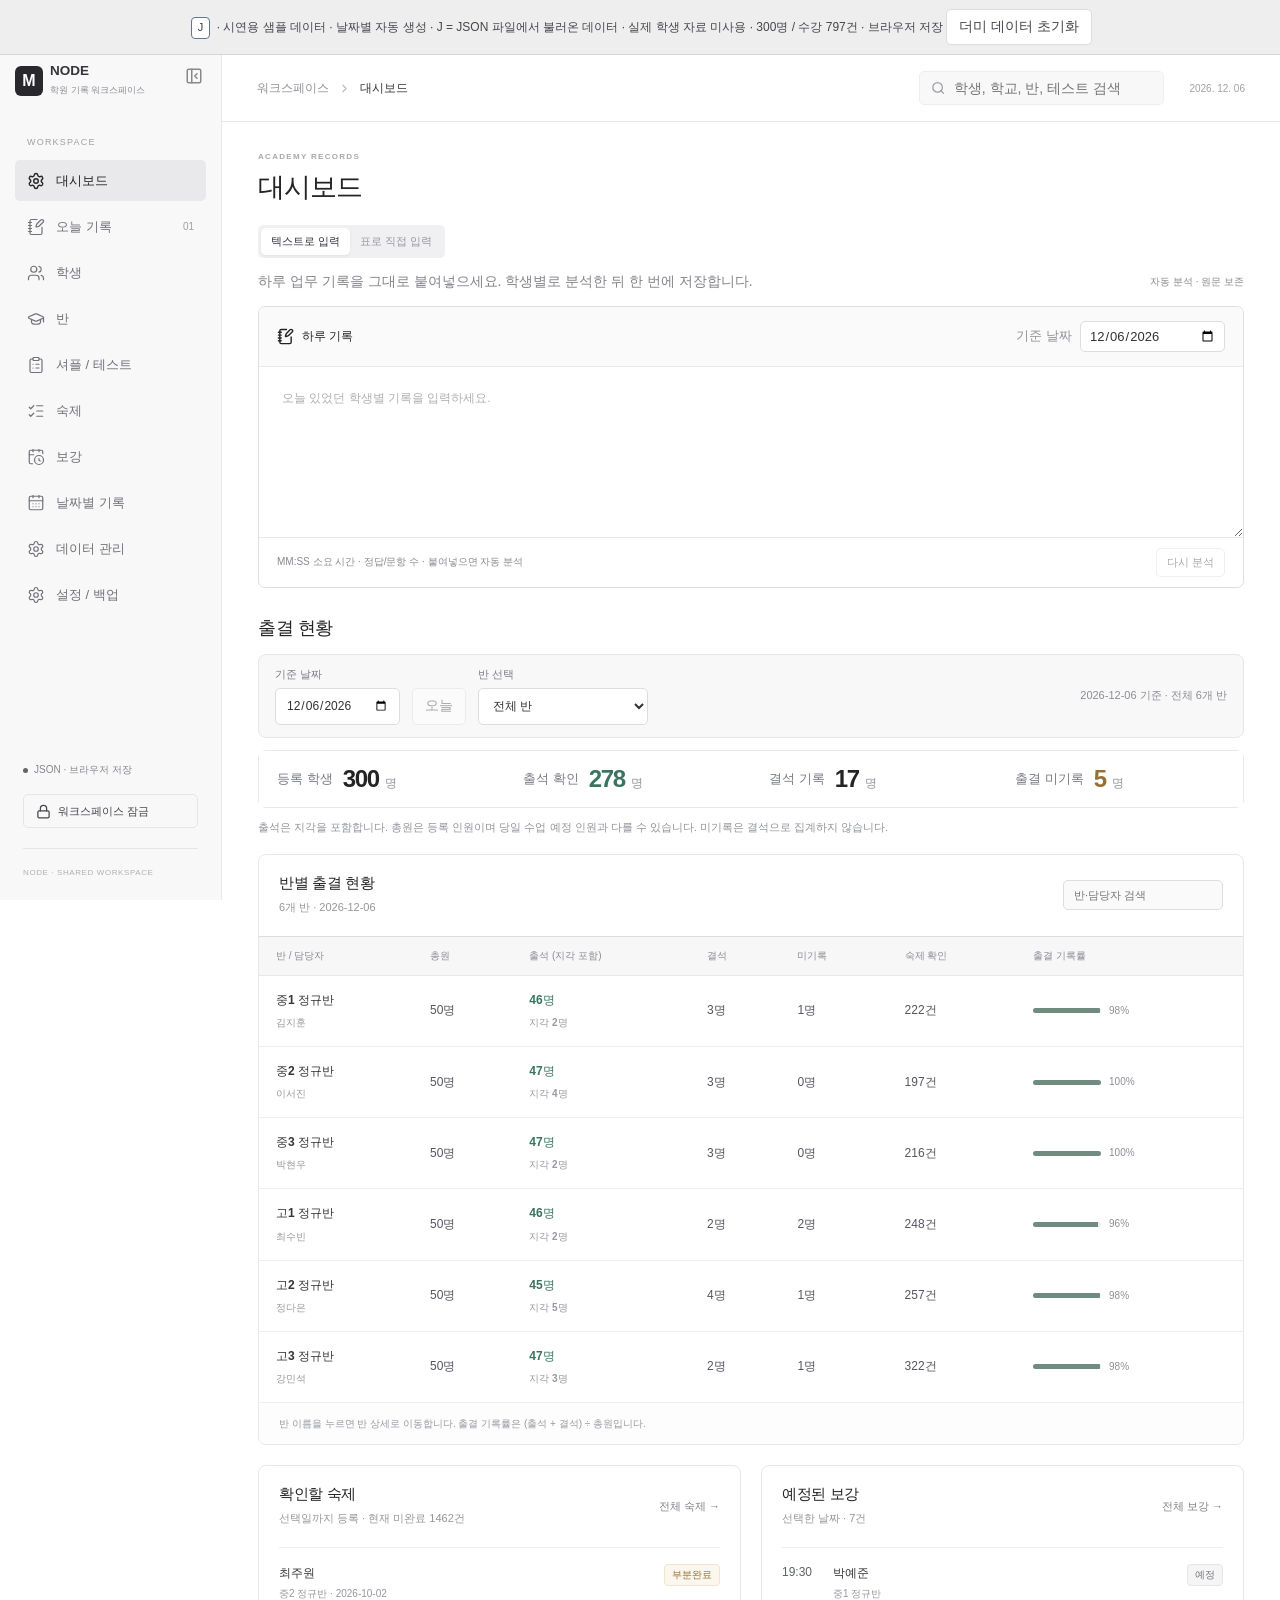
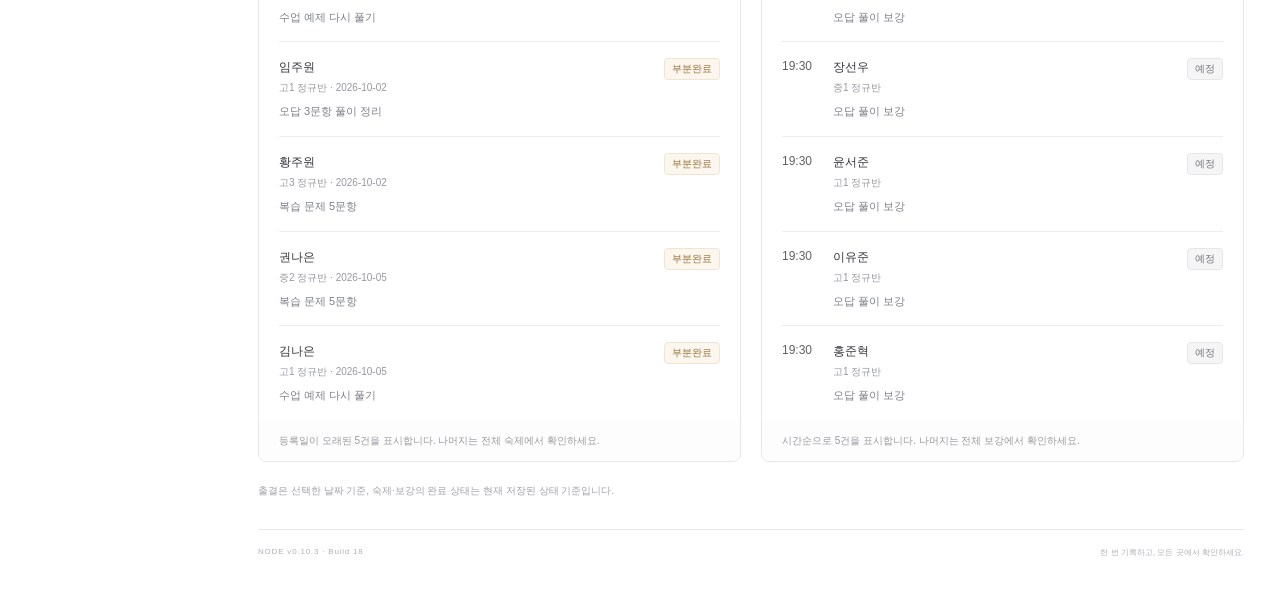
==== index.html @ dd981e36 "Show student and school matches inside the daily record input" ====
<!doctype html>
<html lang="ko">
<head>
  <meta charset="utf-8">
  <meta name="viewport" content="width=device-width, initial-scale=1">
  <meta http-equiv="Content-Security-Policy" content="default-src 'none'; script-src 'self'; style-src 'self' 'unsafe-inline'; img-src data: blob:; font-src data:; connect-src 'self'; worker-src 'none'; form-action 'none'; base-uri 'none'">
  <title>대시보드 · NODE</title>
  <link rel="stylesheet" href="./css/style.css?v=2026-11-22-inline">
</head>
<body data-start-route="dashboard">
  <!-- NODE: 실제 학생 자료 미사용. JSON 더미 데이터와 LocalStorage로 작동합니다. -->
  <div id="root"></div>
  <noscript>메뉴를 사용하려면 JavaScript를 켜주세요.</noscript>
  <script src="./js/node-data.js?v=2026-11-22-inline" defer></script>
  <script src="./js/app.js?v=2026-11-22-inline" defer></script>
</body>
</html>
---- css/style.css ----
:root{font-family:Inter,-apple-system,BlinkMacSystemFont,'Segoe UI','Noto Sans KR',Arial,sans-serif;color:#242426;background:#fff;font-size:14px;font-synthesis:none;--line:#e8e8ea;--muted:#85858c;--ink:#202023;--bg:#f7f7f8}*{box-sizing:border-box}body{margin:0}button,input,select,textarea{font:inherit}button,input,select,textarea,a{outline-offset:3px}button{cursor:pointer;border:1px solid #dddde1;border-radius:5px;padding:8px 12px;min-height:34px;display:inline-flex;align-items:center;justify-content:center;gap:7px;color:#45454b;background:#fff;font-weight:500;white-space:nowrap}button:hover{background:#f3f3f5;border-color:#bcbcc3}button:disabled{cursor:not-allowed;opacity:.45}a{color:#34343b;text-decoration:none;font-weight:500}a:hover{text-decoration:underline;text-underline-offset:3px;color:#000}input,select,textarea{padding:8px 10px;border:1px solid #dcdce1;border-radius:5px;background:#fff;color:#303036;min-width:0}input:focus,select:focus,textarea:focus{outline:2px solid #95959d;outline-offset:1px}textarea{resize:vertical;line-height:1.7}h1,h2,h3,p{margin-top:0}h1{font-size:27px;letter-spacing:-1px;font-weight:700;line-height:1.25;margin:0}h2{font-size:16px;margin:0;font-weight:650;letter-spacing:-.4px}p{line-height:1.7}small{display:block;font-size:11px;color:#8c8c93;line-height:1.7}strong{font-weight:600}.primary{background:#242427;border-color:#242427;color:white}.primary:hover{background:#080809;color:white}.small{font-size:12px;padding:6px 10px;min-height:29px}.text{border:0;background:none;padding:3px 0;min-height:24px;color:#61616a;font-size:12px}.text:hover{background:none;color:#000;text-decoration:underline}.icon{padding:5px;min-height:27px;border:0;background:transparent}.danger{color:#aa5353}.button{display:inline-flex;align-items:center;justify-content:center;gap:7px;padding:8px 12px;border:1px solid #dddde1;border-radius:5px;font-size:12px;cursor:pointer;white-space:nowrap}.button:hover{background:#f3f3f4;text-decoration:none}.muted,.hint{font-size:12px;color:#898991;font-weight:400}.hint{line-height:1.75}.short{width:80px}.full{grid-column:1/-1}.actions{display:flex;align-items:center;gap:9px}.badge{display:inline-block;border:1px solid #e6e6e9;background:#f5f5f6;color:#73737a;padding:2px 7px;font-size:11px;line-height:1.6;border-radius:4px;white-space:nowrap}.badge.warn{color:#98733b;background:#fcf7ee;border-color:#f0e5d2}.sidebar{position:fixed;left:0;top:0;bottom:0;width:222px;border-right:1px solid var(--line);background:#f8f8f9;padding:28px 15px 20px;display:flex;flex-direction:column;z-index:30}.brand{display:flex;align-items:center;gap:10px;font-size:15px;font-weight:800;letter-spacing:.4px;padding:0 5px}.brand small{font-weight:400;font-size:10px;letter-spacing:0;margin-top:5px}.brand-mark{width:34px;height:34px;border-radius:6px;background:#29292d;color:#fff;font-size:18px;font-weight:700;display:grid;place-items:center}.nav-label{font-size:9px;letter-spacing:1.2px;color:#a0a0a7;margin:39px 12px 13px}nav{display:flex;flex-direction:column;gap:5px}nav a{display:flex;align-items:center;gap:11px;padding:11px 12px;min-height:41px;border-radius:5px;font-size:13px;color:#717179;font-weight:450}nav a svg{stroke-width:1.6}nav a:hover{background:#eeeef0;text-decoration:none}nav a.active{background:#e9e9ec;color:#252529;font-weight:650}nav a.active svg{stroke-width:1.9}nav a small{margin-left:auto;color:#a1a1a7;font-size:10px}.sidebar-bottom{margin-top:auto;padding:30px 8px 0}.sync{font-size:10px;color:#86868f;display:flex;align-items:center;gap:6px;margin-bottom:17px}.sync>span{width:5px;height:5px;background:#63636b;border-radius:50%;flex-shrink:0}.sync>span.offline{background:#b56859}.lock-btn{width:100%;font-size:11px;justify-content:flex-start;border-color:#e5e5e9;background:none}.sidebar-bottom>small{border-top:1px solid #e6e6e9;padding-top:17px;margin-top:20px;font-size:8px;letter-spacing:.6px;color:#b0b0b7}.main{margin-left:222px}.topbar{height:67px;border-bottom:1px solid var(--line);display:flex;align-items:center;gap:25px;padding:0 35px;background:#fffffffa;position:sticky;top:0;z-index:20}.breadcrumb{display:flex;align-items:center;gap:9px;font-size:11px;white-space:nowrap;color:#888890}.breadcrumb>a:first-child{color:#929299}.breadcrumb svg{color:#b8b8bd}.search{margin-left:auto;position:relative;display:flex;align-items:center;gap:8px;width:245px;color:#9c9ca3;background:#f8f8f9;border:1px solid #eeeef1;border-radius:5px;padding:0 11px}.search input{border:0;background:none;font-size:11px;width:100%;padding:8px 0}.search-pop{position:absolute;top:38px;left:0;right:0;background:white;box-shadow:0 10px 25px #15151d15;border:1px solid var(--line);border-radius:5px;max-height:430px;overflow:auto}.search-pop a{display:block;padding:10px 12px;border-bottom:1px solid var(--line);font-size:12px}.search-pop small{font-size:10px}.top-date{font-size:10px;color:#a0a0a8;white-space:nowrap}main{padding:30px 36px 20px;max-width:1560px;margin:auto}.page-head{display:flex;justify-content:space-between;align-items:center;margin:0 0 25px}.eyebrow{display:block;font-size:8px;letter-spacing:1.3px;color:#a8a8ae;font-weight:600;margin-bottom:10px}.record-intro{display:flex;align-items:center;justify-content:space-between;gap:20px;margin-bottom:17px}.record-intro p{font-size:12px;color:#84848b;margin:0}.record-intro>span{font-size:10px;white-space:nowrap}.input-panel{border:1px solid #dedee3;border-radius:7px;overflow:hidden;margin-bottom:27px}.input-head{display:flex;align-items:center;gap:17px;background:#fafafb;border-bottom:1px solid var(--line);padding:12px 17px}.input-head>div{display:flex;align-items:center;gap:8px;font-size:12px;margin-right:auto}.input-head label{display:flex;align-items:center;gap:8px;color:#929298;font-size:10px;white-space:nowrap}.input-head input{font-size:11px;padding:6px 8px;width:130px}.input-head label:last-child input{width:105px}.raw-input{border:0;border-radius:0;width:100%;min-height:240px;height:265px;display:block;padding:20px 23px;font-size:14px;line-height:1.9;color:#43434b;background:#fff;resize:vertical}.raw-input::placeholder{font-size:12px;color:#aeafb5}.input-bottom{display:flex;align-items:center;gap:18px;border-top:1px solid var(--line);padding:10px 16px}.input-bottom .hint{font-size:10px}.input-bottom>button:last-child{margin-left:auto;font-size:11px;padding:6px 10px;min-height:28px}.section{margin-bottom:28px;min-width:0}.section-head{display:flex;justify-content:space-between;align-items:center;gap:15px;margin-bottom:11px;min-height:29px}.section-head h2{display:flex;align-items:center;gap:8px;font-size:15px}.count{font-size:10px;color:#919199;min-width:18px;padding:2px 6px;background:#f0f0f2;border-radius:4px;font-weight:500}.section-head .muted{font-size:11px}.table-wrap{overflow:auto;border-top:1px solid #dcdce2;border-bottom:1px solid #eeeef1}table{border-collapse:collapse;width:100%;text-align:left;font-size:12px;line-height:1.6}th{background:#f7f7f8;padding:10px 13px;color:#8a8a92;font-weight:450;font-size:11px;border-bottom:1px solid #e6e6eb;white-space:nowrap}td{padding:12px 13px;border-bottom:1px solid #eeeef1;color:#55555f}td a{color:#34343b}td>a:hover{color:#000}tbody tr:last-child td{border-bottom:0}tbody tr:hover{background:#fafafb}td small{font-size:10px}.empty{padding:13px;color:#a2a2aa;font-size:12px;font-weight:400;margin:0}.score{font-size:14px;font-weight:650;color:#29292f;font-variant-numeric:tabular-nums}.memo-cell{white-space:pre-line;max-width:360px;display:block;font-size:11px;color:#82828c}.memo-cell small{font-size:9px}.toolbar{display:flex;justify-content:space-between;align-items:center;gap:15px;margin-bottom:20px;flex-wrap:wrap}.toolbar>p{font-size:13px;margin:0;color:#888890}.filters{display:flex;align-items:center;gap:9px;flex-wrap:wrap}.filters input,.filters select{font-size:12px;padding:7px 9px;max-width:180px}.filters .short{max-width:75px}.student-info{display:flex;align-items:center;justify-content:space-between;border-bottom:1px solid var(--line);padding:0 0 21px;gap:15px}.student-info p{font-size:13px;color:#777781;margin-bottom:6px}.student-info .muted{font-size:12px}.student-info button{font-size:11px}.ledger-month{display:flex;align-items:center;gap:20px;margin:18px 0 27px;flex-wrap:wrap}.ledger-month>strong{font-size:12px;font-weight:400;color:#81818b}.ledger-month b{font-size:17px;color:#2e2e35;margin-left:8px;font-weight:600}.ledger-month>span{font-size:12px;color:#92929b}.ledger-month>label{margin-left:auto}.month-picker,.date-picker{display:flex;align-items:center;gap:7px}.month-picker input{font-size:13px;border:0;font-weight:600;background:transparent;width:154px;text-align:center;padding:6px 2px}.month-picker strong{font-size:12px;font-weight:500}.date-picker input{border:0;font-size:17px;max-width:180px;font-weight:600}.more{display:block;margin-top:9px;margin-left:auto;font-size:11px}.preview-head,.draft-row{display:grid;grid-template-columns:110px 1fr 95px 85px 120px;gap:12px;align-items:center}.preview-head{background:#f7f7f8;border-top:1px solid #dcdce2;border-bottom:1px solid var(--line);padding:10px 15px;color:#9999a0;font-size:10px}.draft{border-bottom:1px solid var(--line)}.draft-row{width:100%;border:0;border-radius:0;text-align:left;padding:14px 15px;font-size:12px;background:#fff;white-space:normal}.draft-row strong{font-weight:600;color:#313137}.draft-row>span{font-size:12px;font-weight:400;color:#74747d}.draft-row small{font-size:10px;color:#9a9aa3;margin-top:3px}.draft-row>span:last-child{display:flex;align-items:center;gap:7px;justify-content:space-between}.draft-fields{padding:18px 28px 22px;background:#fafafb;border-top:1px solid #eeeef1}.draft-fields>.actions{justify-content:space-between;margin-top:14px}.draft-fields .hint{margin-bottom:13px}.save-row{display:flex;align-items:center;justify-content:space-between;padding:16px 0;gap:15px}.save-row button{font-size:12px}.form-grid{display:grid;grid-template-columns:1fr 1fr;gap:15px 17px}.form-grid label,.pin-change label{display:flex;flex-direction:column;gap:7px;font-size:11px;color:#80808a}.form-grid input,.form-grid select,.form-grid textarea{font-size:12px;width:100%}.form-grid textarea{min-height:65px}.form-grid input:disabled,.form-grid select:disabled{background:#f1f1f3;color:#888892}.check{display:flex!important;flex-direction:row!important;align-items:center!important;gap:7px!important;font-size:11px;color:#9696a0}.check input{width:13px!important;height:13px;accent-color:#333}.field-note{font-size:11px;color:#999;align-self:center}.overlay{position:fixed;inset:0;background:#19191e60;backdrop-filter:blur(2px);z-index:60;display:flex;align-items:center;justify-content:center;padding:25px}.modal{background:#fff;width:660px;max-width:100%;max-height:92vh;overflow:auto;padding:25px;border-radius:9px;box-shadow:0 20px 100px #15151e25}.modal-head{display:flex;justify-content:space-between;align-items:center;margin-bottom:23px}.modal-head h2{font-size:18px}.modal-footer{display:flex;justify-content:flex-end;gap:9px;border-top:1px solid var(--line);margin-top:22px;padding-top:18px}.modal-footer .danger{margin-right:auto}.error{background:#fff4f1;color:#a3544f;border:1px solid #f5dfda;padding:11px 14px;white-space:pre-line;line-height:1.8;font-size:12px;border-radius:5px;margin:12px 0}.success{display:flex;align-items:center;gap:8px;background:#f3f3f5;color:#57575f;border:1px solid #e5e5eb;padding:14px;margin-bottom:23px;font-size:12px}.toast{position:fixed;left:calc(50% + 100px);bottom:25px;transform:translateX(-50%);z-index:100;background:#2a2a30;color:white;border-radius:6px;box-shadow:0 5px 30px #20202a20;max-width:85vw;display:flex;gap:9px;align-items:center;padding:14px 20px;font-size:12px;line-height:1.6}.migration-banner{display:flex;align-items:center;justify-content:space-between;gap:20px;padding:14px 17px;border:1px solid #e5dfd1;background:#fdfbf6;margin-bottom:22px;border-radius:5px;font-size:12px}.migration-banner small{font-size:10px;margin-top:4px}.migration-banner button{font-size:11px}.record-details{margin-top:20px;border-top:1px solid var(--line);padding-top:12px}.record-details .hint{font-size:11px}details{font-size:12px;padding:11px 0;color:#8a8a93}summary{cursor:pointer;color:#747480;line-height:1.7}pre{white-space:pre-wrap;overflow-wrap:anywhere;line-height:1.9;font-family:inherit;font-size:11px;color:#80808c;background:#f8f8fa;padding:14px;border-radius:4px}.history{border-top:1px solid var(--line);padding:12px 0;font-size:11px}.history small{margin-bottom:4px}.pin-screen{min-height:100vh;background:#f7f7f8;display:flex;align-items:center;justify-content:center;padding:30px}.pin-box{width:365px;background:white;border:1px solid #e3e3e8;border-radius:10px;padding:35px;text-align:center;box-shadow:0 8px 45px #20202a05}.pin-brand{font-size:19px;font-weight:800;letter-spacing:.7px;margin-bottom:35px}.pin-brand span{display:block;font-size:11px;font-weight:400;color:#9999a3;letter-spacing:0;margin-top:8px}.pin-box>svg{color:#777783}.pin-box h1{font-size:20px;margin-top:17px}.pin-box p{font-size:12px;color:#9999a2;margin:12px 0 25px}.pin-box label{display:flex;flex-direction:column;text-align:left;font-size:10px;color:#93939d;gap:7px;margin-bottom:15px}.pin-box input{width:100%;text-align:center;font-size:23px;letter-spacing:14px;padding:13px 5px 13px 19px}.pin-box .primary{width:100%;margin-top:5px;min-height:43px}.pin-box>small{margin-top:23px;font-size:10px}.loading{min-height:100vh;display:grid;place-items:center;color:#8a8a95;font-size:13px}.calendar-filters{margin-bottom:17px}.calendar-filters .hint{margin-left:auto;font-size:10px}.calendar{border:1px solid #dfdfe5;border-radius:5px;overflow:hidden;margin-bottom:25px}.weekdays{display:grid;grid-template-columns:repeat(7,minmax(0,1fr));background:#f7f7f9;border-bottom:1px solid #e3e3e8}.weekdays>div{padding:10px;text-align:center;color:#9696a0;font-size:11px}.weekdays>div:last-child{color:#b08282}.calendar-grid{display:grid;grid-template-columns:repeat(7,minmax(0,1fr))}.calendar-cell{border-right:1px solid #ececf0;border-bottom:1px solid #ececf0;min-height:119px;padding:7px;min-width:0;background:#fff}.calendar-cell:nth-child(7n){border-right:0}.calendar-cell:nth-last-child(-n+7){border-bottom:0}.calendar-cell.outside{background:#fafafb}.calendar-cell.outside .day-number{color:#c4c4cc}.calendar-cell.chosen{background:#f6f6f9}.calendar-cell.today .day-number{background:#33333a;color:#fff;border-radius:50%}.calendar-day{display:flex;align-items:center;justify-content:space-between;gap:3px;margin-bottom:8px}.calendar-day .icon{color:#bbbcc5}.day-number{border:0;border-radius:3px;font-size:11px;min-height:23px;width:23px;padding:4px;background:none;font-weight:400;gap:4px}.day-number small{font-size:9px}.calendar-event{display:block;width:100%;text-align:left;background:#f0f0f4;border:0;border-left:2px solid #777784;border-radius:3px;padding:6px 7px;margin-bottom:5px;overflow:hidden;min-height:30px;white-space:normal;line-height:1.3}.calendar-event span{font-size:11px;font-weight:500}.calendar-event small{font-size:9px;margin-top:3px;color:#90909d}.calendar-event.완료{opacity:.7;border-left-color:#b6b6c0}.calendar-event.취소{opacity:.5;text-decoration:line-through}.calendar-event:hover{background:#e5e5ec}.week .calendar-cell{min-height:260px}.week .day-number{width:auto}.segmented{display:flex;padding:3px;background:#f0f0f2;border-radius:5px}.segmented button{font-size:11px;min-height:27px;padding:5px 10px;border:0;background:none;color:#9898a1}.segmented button.selected{background:#fff;color:#34343e;box-shadow:0 1px 3px #23233610}.settings-row{display:flex;justify-content:space-between;align-items:center;gap:25px;padding:19px 0;border-bottom:1px solid var(--line)}.settings-row strong{font-size:13px}.settings-row p{font-size:12px;color:#96969f;margin:7px 0 0}.settings-row small{font-size:10px;margin-top:5px}.settings-row button{font-size:12px}.pin-change{display:flex;align-items:end;gap:15px;border-top:1px solid #dedee5;padding:20px 0}.pin-change input{width:145px;font-size:15px;letter-spacing:5px}.pin-change button{font-size:12px}.settings-row:last-child{border:0}footer{border-top:1px solid var(--line);display:flex;justify-content:space-between;font-size:8px;color:#b0b0b9;letter-spacing:.8px;padding:17px 0;margin-top:30px}footer span:last-child{letter-spacing:0}.report .section td:last-child,.report .section th:last-child{display:none}.report .section .section-head .actions{display:none}
@media(min-width:1600px){main{padding:38px 48px}}@media(max-width:1150px){.sidebar{width:195px;padding:25px 12px}.brand{font-size:13px}.brand small{font-size:9px}.main{margin-left:195px}.topbar{padding:0 25px;gap:15px}.top-date{display:none}main{padding:25px}.breadcrumb{font-size:10px;gap:6px}.search{width:210px}.preview-head,.draft-row{grid-template-columns:85px 1fr 75px 70px 110px;gap:8px}.calendar-event{padding:5px}.calendar-event small{font-size:8px}.filters{gap:6px}.filters input,.filters select{max-width:150px}.student-info{flex-wrap:wrap}.calendar-filters .hint{display:none}}@media(max-width:850px){.sidebar{width:170px;padding:22px 10px}.main{margin-left:170px}.brand{font-size:11px;gap:7px}.brand small{font-size:8px}.brand-mark{width:29px;height:29px;font-size:16px}nav a{font-size:11px;padding:11px 9px;gap:9px}.sidebar-bottom{padding-left:3px;padding-right:3px}.sync{font-size:8px}.sidebar-bottom>small{font-size:7px}.breadcrumb{display:none}.search{width:100%}.record-intro>span{display:none}.input-head{gap:10px;flex-wrap:wrap}.input-head>div{width:100%}.input-head label{flex:1}.input-head label input{width:100%}.input-bottom .hint{display:none}.ledger-month{gap:13px}.calendar-cell{min-height:100px;padding:4px}.calendar-event span{font-size:10px}.calendar-event small{font-size:8px}.pin-change{flex-wrap:wrap}.pin-change input{width:125px}.form-grid{gap:12px}.preview-head,.draft-row{grid-template-columns:70px 1fr 58px 58px 83px;gap:6px}.draft-row{padding:12px 8px;font-size:11px}.draft-row>span{font-size:10px}.draft-row .badge{font-size:8px}.draft-fields{padding:15px}.settings-row{flex-wrap:wrap}}@media(max-width:620px){.sidebar{width:59px;padding:20px 5px}.brand>div,.nav-label,nav a span,nav a small,.sidebar-bottom>small,.sync,.lock-btn span{display:none!important}.brand{padding:0;justify-content:center}.brand-mark{width:31px;height:31px}nav{margin-top:30px}nav a{padding:12px 0;justify-content:center}nav svg{width:20px;height:20px}.main{margin-left:59px}.sidebar-bottom{padding:20px 4px 0}.lock-btn{justify-content:center;padding:8px}.topbar{height:57px;padding:0 15px}main{padding:24px 15px}.page-head{margin-bottom:22px}h1{font-size:24px}.eyebrow{font-size:7px}.record-intro p{font-size:11px}.input-head{padding:12px}.raw-input{padding:16px;font-size:13px}.input-bottom{padding:10px}.preview-head,.draft-row{grid-template-columns:62px 1fr 55px 51px;gap:6px}.preview-head>span:last-child,.draft-row>span:last-child{display:none}.draft-row small{font-size:8px}.form-grid{grid-template-columns:1fr}.modal{padding:20px}.overlay{padding:15px}.toolbar{gap:12px}.toolbar .primary{font-size:11px}.filters input,.filters select{max-width:130px;font-size:11px}.section-head h2{font-size:14px}.section-head .actions{gap:5px}.section-head .small{font-size:10px;padding:5px 7px}.save-row{align-items:end;flex-direction:column}.save-row .hint{font-size:10px}.toast{left:50%;font-size:11px}.ledger-month .check{margin-left:0}.ledger-month{gap:11px}.calendar-cell{min-height:90px;padding:3px}.calendar-day>.icon{display:none}.calendar-event{padding:4px 2px;border-left-width:1px}.calendar-event span{font-size:8px}.calendar-event small{font-size:7px;line-height:1.4}.calendar-event small{word-break:break-all}.calendar-cell>.text{font-size:8px}.week .calendar-cell{min-height:190px}.month-picker input{width:130px;font-size:12px}.toolbar .segmented button{font-size:10px;padding:5px 8px}.migration-banner{flex-direction:column;align-items:start;gap:10px}.pin-box{padding:28px}.section td{font-size:11px;min-width:65px}td,th{padding:11px 10px}.memo-cell{min-width:110px}.date-picker input{font-size:15px}}
@media print{.sidebar,.topbar,.page-head>.small,.print-hide,footer,.migration-banner,.toast,.modal,.check,.section .actions,.more{display:none!important}.main{margin-left:0}main{max-width:none;padding:0}.page-head{margin-bottom:15px}.eyebrow{display:none}.section{break-inside:avoid;margin-bottom:22px}body{font-size:11px}.student-info{padding-bottom:12px}.ledger-month{margin:15px 0}.month-picker button{display:none}.month-picker input{border:0}.table-wrap{overflow:visible}table{font-size:10px}td,th{padding:8px}a{color:#222}.section td:last-child,.section th:last-child{display:none}.pin-screen{display:none}.ledger-month strong{font-size:11px}}
/* Date drill-down, compact bulk entry, and monochrome floating calendar. */
[hidden]{display:none!important}.date-popover-anchor{position:relative}.date-trigger{border-color:transparent;font-weight:600;font-size:16px;gap:20px}.date-trigger:hover{background:#f0f0f2}.date-popover{position:absolute;left:0;top:calc(100% + 9px);z-index:60;width:304px;padding:16px;border:1px solid #d8d8dc;border-radius:10px;background:#fcfcfd;box-shadow:0 14px 44px rgba(0,0,0,.2),0 3px 9px rgba(0,0,0,.09)}.date-popover .month-picker{justify-content:space-between;margin-bottom:12px}.date-popover .month-picker input{min-width:0;width:145px}.date-grid{display:grid;grid-template-columns:repeat(7,1fr);gap:3px}.date-grid .weekday{text-align:center;color:#777;font-size:12px;padding:6px 0}.date-grid button{justify-content:center;padding:0;height:34px;border-color:transparent;border-radius:5px;background:transparent}.date-grid button:hover{background:#e5e5e8}.date-grid button.selected{background:#252529;color:white;font-weight:700}.date-grid .outside{color:#a9a9b1}.date-popover>input{width:100%;margin-top:10px}.date-class-list{border-top:1px solid var(--line,#dedee3)}.date-class-list>a{display:flex;align-items:center;gap:24px;padding:21px 15px;border-bottom:1px solid var(--line,#dedee3)}.date-class-list>a:hover{background:#f5f5f7}.date-class-list strong{min-width:150px;font-size:16px}.date-class-list span{flex:1;color:#73737d}.date-class-title{font-size:20px;margin:22px 0}.date-add{margin-top:18px;flex-wrap:wrap}.batch-input{border-top:1px solid #ddd;margin-top:20px}.batch-input .section{margin:22px 0}.batch-input td{padding:10px 8px}.batch-input td input,.batch-input td select{width:100%;min-width:95px}.batch-input td:first-child select{min-width:150px}.batch-input input[type=number]{min-width:75px;max-width:115px}.batch-caption{display:flex;align-items:center;justify-content:space-between;margin-top:20px}.batch-input .save-row{border-top:1px solid #e4e4e8;padding-top:18px}.date-popover button:focus-visible,.date-class-list a:focus-visible{outline:2px solid #252529;outline-offset:2px}
/* Existing monochrome UI: compact management and independently paged ledgers. */
.management-tabs,.book-tabs{display:flex;gap:8px;flex-wrap:wrap;margin-bottom:22px}.management-tabs button,.book-tabs button{background:#fafafa;border-color:#e3e3e5}.management-tabs .selected,.book-tabs .selected{background:#28282c;color:#fff;border-color:#28282c}.admin-filters{margin-bottom:16px}.admin-name{display:flex;flex-direction:column;gap:9px}.subject-options{border:1px solid #e1e1e5;border-radius:6px;padding:12px;display:flex;flex-wrap:wrap;gap:8px;margin:0;min-width:0}.subject-options legend{font-size:12px;color:#707078;padding:0 5px}.form-grid .subject-choice{display:flex;flex-direction:row;align-items:center;gap:7px;border:1px solid #e3e3e7;border-radius:5px;padding:9px 12px;font-size:13px;color:#4d4d55;cursor:pointer}.form-grid .subject-choice:has(input:checked){background:#efeff1;border-color:#77777f;color:#202026}.form-grid .subject-choice input{width:16px;height:16px;accent-color:#29292e}.student-subjects{display:flex;gap:6px;flex-wrap:wrap;margin:6px 0 9px}.attendance-today{display:flex;align-items:center;justify-content:space-between;gap:18px;padding:16px 18px;margin:18px 0;border:1px solid #dedee3;background:#fafafb;border-radius:6px}.attendance-today>div:first-child{display:flex;gap:14px;align-items:center}.attendance-today span{font-size:13px;color:#787882}.attendance-value{display:flex;align-items:center;gap:18px;font-variant-numeric:tabular-nums}.attendance-value strong{font-size:16px}.pagination{display:flex;flex-direction:row;justify-content:flex-end;align-items:center;gap:17px;padding-top:12px;min-height:54px}.pagination button{min-width:64px;min-height:38px;font-size:13px}.pagination>span{min-width:75px;text-align:center;color:#55555f;font-size:13px;font-variant-numeric:tabular-nums}.pagination small{font-size:11px}.page-body{overflow-anchor:none}.current-progress{display:flex;align-items:center;justify-content:space-between;gap:25px;padding:15px 18px;border:1px solid #e0e0e5;border-radius:5px;background:#fafafb;margin-bottom:18px}.current-progress>div:nth-child(2){flex:1;min-width:0}.current-progress p{margin:4px 0 0;font-size:13px;white-space:pre-line;overflow-wrap:anywhere}.current-progress .badge{font-size:12px}.subsection-title{font-size:12px;color:#777780;margin:13px 0 9px}.subsection-title span{margin-left:8px}.print-only{display:none}.management .actions{flex-wrap:wrap}.management .table-wrap button{font-size:12px}
@media(max-width:720px){.attendance-today{align-items:flex-start;flex-wrap:wrap;padding:14px}.attendance-today>div:first-child{flex-wrap:wrap;gap:9px}.attendance-value{width:100%;justify-content:space-between}.attendance-today button,.pagination button{min-height:44px}.pagination{justify-content:space-between;gap:10px}.pagination button{min-width:78px}.management-tabs{gap:6px}.management-tabs button{min-height:44px;font-size:13px;flex:1 1 40%}.current-progress{flex-wrap:wrap;gap:13px}.current-progress>div:first-child{flex:1 0 100%}.book-tabs{flex-wrap:nowrap;overflow:auto;padding-bottom:5px}.book-tabs button{min-height:42px;flex-shrink:0}.student-info{flex-wrap:wrap}.student-info>.actions{flex-wrap:wrap}.subject-options{padding:10px}.form-grid .subject-choice{min-height:44px}.student-ledger .section-head{flex-wrap:wrap}.management .table-wrap{max-width:100%}.modal .form-grid{grid-template-columns:minmax(0,1fr)}.admin-filters input,.admin-filters select{max-width:100%}}
@media print{.print-only{display:block}.report .paginated{display:none}.pagination,.attendance-today,.book-tabs{display:none!important}}
/* Collapsible desktop navigation and a separate mobile drawer. */
.shell{--sidebar-width:222px}.shell .sidebar{width:var(--sidebar-width);padding-top:24px;overflow-y:auto}.shell .main{margin-left:var(--sidebar-width);min-width:0}.sidebar-toggle{align-self:flex-end;margin-top:20px;padding:7px}.shell .nav-label{margin-top:20px}.mobile-menu-trigger,.mobile-menu-close,.sidebar-backdrop{display:none}.detail-navigation{display:flex;align-items:center;gap:10px;flex-wrap:wrap;justify-content:flex-end}.main,main,.section,.toolbar,.filters,.student-info,.input-panel{min-width:0}.topbar .breadcrumb{min-width:0;overflow:hidden;text-overflow:ellipsis}.topbar .search{flex-shrink:0}.page-head{gap:20px}.page-head h1{overflow-wrap:anywhere}.attendance-value{flex-wrap:wrap}.unit-editor{display:flex;flex-direction:column;gap:10px;margin:12px 0}.unit-editor-row{display:flex;align-items:center;gap:9px}.unit-editor-row>input{flex:1;min-width:0}.unit-editor-row>span{color:#808088;width:18px}.duplicate-list>div{margin-bottom:22px}.duplicate-list p{margin:8px 0}.duplicate-list .table-wrap{min-width:0}.duplicate-list td{vertical-align:top;overflow-wrap:anywhere;width:50%}.duplicate-list+ .modal-footer{flex-wrap:wrap}.legacy-progress{margin-top:15px;border-top:1px solid var(--line)}.legacy-progress>summary{padding:5px 0}.legacy-progress .paginated{margin-top:12px}.book-tabs{flex-wrap:nowrap;overflow-x:auto;max-width:100%;padding-bottom:5px}.book-tabs>button{flex-shrink:0}.current-progress .actions{flex-wrap:wrap}.modal>form>label{display:flex;flex-direction:column;gap:9px}.modal{max-height:calc(100dvh - 40px);overscroll-behavior:contain}.report .current-progress+table td:last-child,.report .section:has(.book-tabs) td:last-child,.report .section:has(.book-tabs) th:last-child{display:table-cell}.table-wrap{max-width:100%}.table-wrap th{white-space:nowrap}.book-tabs::-webkit-scrollbar{height:5px}.book-tabs::-webkit-scrollbar-thumb{background:#d8d8dc;border-radius:4px}
@media(min-width:641px) and (max-width:1150px){.shell{--sidebar-width:195px}.shell .brand{font-size:13px}.shell .brand small{font-size:9px}.shell .sidebar nav a{font-size:13px;min-height:44px}.shell .sidebar-toggle{min-height:44px;min-width:44px}button,.button{min-height:40px}.pagination button{min-height:44px}.topbar .search{min-width:150px;max-width:240px;flex:1}.toolbar,.filters{row-gap:10px}.calendar .calendar-grid,.calendar .weekdays{min-width:560px}.calendar{overflow:auto}}
@media(max-width:640px){
 .shell,.shell.sidebar-collapsed{--sidebar-width:0px}.shell .main{margin-left:0}.shell .sidebar,.shell.sidebar-collapsed .sidebar{width:min(280px,86vw);padding:24px 18px;transform:translateX(-100%);z-index:51;box-shadow:12px 0 35px #0002;background:#f8f8f9}.shell.mobile-menu-open .sidebar{transform:translateX(0)}.shell .sidebar .brand{justify-content:flex-start;gap:12px;font-size:15px;padding:4px}.shell .sidebar .brand-mark{width:34px;height:34px}.shell .sidebar .brand>div{display:block!important}.shell .sidebar .brand small{font-size:10px}.shell .sidebar .nav-label{display:block!important;margin:30px 12px 13px}.shell .sidebar nav{margin-top:0}.shell .sidebar nav a{justify-content:flex-start!important;padding:13px 12px!important;font-size:14px!important;gap:13px;min-height:46px}.shell .sidebar nav a span,.shell .sidebar nav a small,.shell .sidebar .lock-btn span{display:inline!important}.shell .sidebar .sync,.shell .sidebar .sidebar-bottom>small{display:flex!important}.shell .sidebar .sync{font-size:11px}.shell .sidebar .lock-btn{justify-content:flex-start!important;min-height:44px;font-size:12px}.shell .sidebar .sidebar-bottom{padding:22px 7px 0}.sidebar-toggle{display:none}.mobile-menu-trigger,.mobile-menu-close{display:inline-flex;min-width:44px;min-height:44px}.mobile-menu-trigger{padding:8px;flex-shrink:0}.mobile-menu-close{align-self:flex-end;margin-bottom:10px}.sidebar-backdrop{display:block;position:fixed;inset:0;z-index:50;border:0;border-radius:0;background:#16161966!important;backdrop-filter:blur(1px)}
 .shell .topbar{height:64px;padding:8px 12px;gap:10px}.shell .topbar .search{width:auto;flex:1;min-width:0;max-width:none}.search input{font-size:13px;min-height:40px}.search-pop{top:44px;max-height:65dvh}.search-pop a{font-size:13px;min-height:44px}.shell main{padding:22px 14px}.page-head{align-items:flex-start;flex-direction:column;gap:14px}.page-head h1{font-size:24px}.detail-navigation{justify-content:flex-start;width:100%;gap:8px}.detail-navigation button{font-size:12px}.detail-navigation .actions{gap:8px}.eyebrow{font-size:9px}.breadcrumb,.top-date{display:none}.student-info{align-items:flex-start;gap:14px}.student-info .actions{width:100%}.student-info p{font-size:14px}.attendance-today{padding:14px;gap:16px}.attendance-value{justify-content:flex-start;gap:14px}.attendance-value strong{font-size:15px}.attendance-today>div:first-child{width:100%;justify-content:space-between}.ledger-month{gap:12px;margin-bottom:24px}.ledger-month .check{min-height:44px;font-size:12px}.section-head{align-items:flex-start;flex-wrap:wrap;gap:10px}.section-head h2{font-size:16px;min-height:36px}.section-head .actions{flex-wrap:wrap}.section-head .small{font-size:12px;padding:8px 10px}.table-wrap{width:100%;overflow-x:auto;-webkit-overflow-scrolling:touch}.table-wrap table{width:max-content;min-width:100%;max-width:none}.table-wrap th,.table-wrap td{font-size:13px;padding:12px;white-space:nowrap}.table-wrap td .memo-cell{white-space:normal;width:180px;font-size:12px}.table-wrap td small{font-size:11px}.table-wrap table td:first-child{min-width:80px}.duplicate-list .table-wrap table{width:100%}.duplicate-list td{white-space:normal}.table-wrap .empty{white-space:normal}.toolbar{align-items:flex-start}.toolbar>.filters{flex:1 1 100%}.filters{width:100%;display:grid;grid-template-columns:repeat(2,minmax(0,1fr));gap:8px}.filters input,.filters select,.filters .short{width:100%;max-width:none;min-width:0;font-size:13px}.filters .hint{grid-column:1/-1}.actions{flex-wrap:wrap}.input-head{display:grid;grid-template-columns:minmax(0,1fr);padding:14px}.input-head>div{margin-bottom:5px}.input-head label{display:flex;justify-content:space-between;font-size:12px}.input-head label input,.input-head label:last-child input{width:65%;font-size:13px}.raw-input{font-size:14px;min-height:230px;padding:15px}.record-intro p{font-size:13px}.record-intro>span{display:none}.input-bottom{flex-wrap:wrap}.input-bottom button{font-size:13px!important;min-height:44px!important}.segmented button,.toolbar .segmented button{font-size:13px;padding:9px 12px;min-height:42px}.save-row{align-items:stretch;flex-direction:column}.save-row button{font-size:14px;min-height:46px}.save-row .hint{font-size:12px}.batch-caption{flex-wrap:wrap;gap:12px}.batch-input td input,.batch-input td select{min-width:135px;font-size:14px}.batch-input input[type=number]{min-width:90px}.batch-input td:first-child select{min-width:165px}.batch-input .section-head{align-items:center}.form-grid,.modal .form-grid{grid-template-columns:minmax(0,1fr)}.form-grid label,.pin-change label{font-size:13px}.form-grid input,.form-grid select,.form-grid textarea,.modal>form>label select{font-size:16px;min-height:44px}.form-grid .check input{min-height:16px}.overlay{padding:10px}.modal{padding:18px;max-height:calc(100dvh - 20px);width:100%;border-radius:8px}.modal-head{gap:10px;margin-bottom:18px}.modal-head h2{font-size:18px}.modal-footer{flex-wrap:wrap;gap:8px}.modal-footer button{min-height:44px}.date-popover{width:min(304px,calc(100vw - 62px));padding:12px;left:0}.date-grid{gap:1px}.date-grid button{min-height:36px;height:36px;min-width:0}.date-picker{max-width:100%;gap:2px}.date-trigger{font-size:16px;gap:12px}.date-class-list>a{flex-wrap:wrap;gap:8px;padding:17px 12px;position:relative}.date-class-list strong{min-width:0;width:100%}.date-class-list span{font-size:12px;line-height:1.8}.date-class-list svg{position:absolute;right:12px;top:20px}.date-add{gap:8px}.calendar{overflow:auto}.calendar-grid,.weekdays{min-width:595px}.calendar-day>.icon{display:inline-flex}.calendar-cell{min-height:120px;padding:5px}.calendar-event span{font-size:12px}.calendar-event small{font-size:10px}.calendar-day button{min-height:32px;min-width:32px}.calendar-cell>.text{font-size:12px}.calendar-filters .hint{display:none}.settings-row{gap:15px}.settings-row .actions{width:100%}.settings-row p{font-size:13px}.pin-change{display:grid;grid-template-columns:minmax(0,1fr);gap:14px}.pin-change input{width:100%;font-size:18px;min-height:44px}.unit-editor-row{flex-wrap:wrap;gap:8px}.unit-editor-row>.actions{margin-left:auto}.unit-editor-row>input{min-width:calc(100% - 28px);font-size:16px}.current-progress{gap:12px}.current-progress>div:nth-child(2){flex-basis:70%}.current-progress>.actions{width:100%}.current-progress>.actions button{font-size:13px}.management-tabs button{font-size:13px}.book-tabs button{min-height:44px;font-size:14px}.pagination{justify-content:space-between}.pagination button{min-height:44px;min-width:78px}.pagination>span{font-size:13px}.toast{left:50%;bottom:16px;max-width:calc(100vw - 24px);width:max-content;font-size:13px}.pin-screen{padding:16px}.pin-box{width:100%;max-width:365px}button,.button,.small,.text,.icon{min-height:44px}.text{padding:8px 2px}footer{gap:15px;line-height:1.6}.preview-head,.draft-row{grid-template-columns:65px minmax(90px,1fr) 52px 52px;gap:6px;padding:12px 8px}.draft-row>span{font-size:11px}.draft-row small{font-size:10px}.draft-fields{padding:13px 10px}.modal .table-wrap select{font-size:16px;min-height:44px}
}
@media(max-width:360px){.shell main{padding:20px 10px}.filters{grid-template-columns:minmax(0,1fr)}.detail-navigation .actions{gap:5px}.detail-navigation button{padding:7px 9px}.date-popover{width:calc(100vw - 56px)}.modal{padding:14px}.preview-head,.draft-row{grid-template-columns:54px minmax(80px,1fr) 48px 48px;gap:4px}.management-tabs button{padding:8px}.attendance-value strong{font-size:14px}.date-trigger{gap:8px}}
@media print{.shell .main{margin-left:0}.sidebar-toggle,.mobile-menu-trigger,.mobile-menu-close,.sidebar-backdrop,.detail-navigation{display:none!important}.legacy-progress{display:none}.current-progress .actions{display:none}.report .section:has(.book-tabs) td:last-child,.report .section:has(.book-tabs) th:last-child{display:table-cell}}
/* Calm, dense work surfaces with small, directly editable status controls. */
:root{font-size:16px}table,button,input,select,textarea,label,.small,.text,.button,.form-grid label,.form-grid input,.form-grid select,.form-grid textarea,.filters input,.filters select,.management .table-wrap button,.section td{font-size:14px}th{font-size:13px}small,.hint,.muted,td small,.count,.breadcrumb{font-size:12px}.section-head h2{font-size:17px}.search input{font-size:14px}.record-intro p{font-size:14px}.input-head label,.input-head input{font-size:13px}.input-head label:last-child input{width:auto}.input-head input{min-width:145px}.shell .sidebar{overflow:visible}.shell .sidebar nav{overflow-y:auto}.sidebar-toggle:hover{color:#333;background:#eee9}.shell .nav-label{margin-top:39px}.page-settings{max-width:1000px}.page-management{max-width:1200px}.page-record{max-width:1320px}.page-tests{max-width:1400px}.page-students{max-width:1460px}.page-head .actions{flex-wrap:wrap}.inline-status-wrap{display:inline-flex;flex-direction:column;align-items:flex-start;gap:4px;max-width:250px}.inline-status{border:1px solid transparent;border-radius:4px;padding:4px 22px 4px 8px;min-height:30px;font-size:13px;font-weight:500;cursor:pointer;max-width:100%}.inline-status-wrap .error{white-space:normal;margin:0;padding:5px;max-width:230px}.done{background:#edf5ef!important;color:#347448!important;border-color:#d5e7d9!important}.partial{background:#fbf5df!important;color:#8a6b21!important;border-color:#eee2b9!important}.undone{background:#fcf0ef!important;color:#a14e47!important;border-color:#f0d9d5!important}.working{background:#eef1f6!important;color:#54637e!important;border-color:#dce2ec!important}.neutral{background:#f2f2f4!important;color:#787881!important}.badge{font-size:12px}.recent-homework>summary{cursor:pointer;list-style:none;display:inline-flex;gap:12px;align-items:center}.recent-homework>summary::-webkit-details-marker{display:none}.homework-popover{background:white;padding:15px;border:1px solid #ddd;box-shadow:0 8px 24px #0002;border-radius:7px;min-width:290px;margin:7px 0;white-space:normal}.quick-homework{display:flex;justify-content:space-between;gap:15px;border-bottom:1px solid #eee;padding:12px 0}.quick-homework:last-child{border-bottom:0}.quick-homework>span{min-width:100px}.book-picker{display:flex;flex-direction:column;gap:5px;min-width:0}.book-picker select,.book-picker input{width:100%;max-width:100%}.folder-toolbar{display:flex;justify-content:space-between;gap:15px;margin:15px 0;flex-wrap:wrap}.folder-breadcrumb{display:flex;align-items:center;gap:5px;flex-wrap:wrap}.book-explorer{display:grid;grid-template-columns:220px minmax(0,1fr);border-top:1px solid #ddd;min-height:240px}.folder-tree{border-right:1px solid #eee;padding:16px 10px 16px 0;max-height:560px;overflow:auto}.folder-tree-row{display:flex;align-items:center;gap:6px;min-height:36px}.folder-tree-row.selected{background:#ededf0;border-radius:4px}.folder-tree-row>.text{text-align:left;white-space:normal;justify-content:start}.folder-contents{padding:6px 0 6px 16px;min-width:0}.file-row{display:flex;align-items:center;gap:15px;border-bottom:1px solid #eee;padding:14px 6px;min-width:0}.file-name{display:flex;gap:12px;justify-content:start;flex:1;border:0;background:none;text-align:left;white-space:normal;min-width:0;overflow-wrap:anywhere}.file-name svg{flex-shrink:0}.file-row .actions{gap:13px}.folder-contents .empty{padding:45px 15px}.run-tabs{display:flex;gap:8px;flex-wrap:wrap;margin-bottom:18px}.run-tabs .selected{background:#28282c;color:white}.attachments>div{display:flex;align-items:center;gap:14px;padding:12px 0;border-bottom:1px solid #eee;flex-wrap:wrap}.attachments a{overflow-wrap:anywhere;min-width:0;flex:1}.attachments>div>button{margin-left:auto}.answer-view>summary,.answer-editor summary{cursor:pointer;padding:12px 0;font-size:15px;font-weight:600}.answer-grid{display:grid;grid-template-columns:repeat(auto-fill,minmax(85px,1fr));gap:10px;margin:15px 0}.answer-grid>div{border-bottom:1px solid #eee;padding:8px}.answer-grid label{display:flex;flex-direction:column;gap:5px}.answer-grid input{width:100%}.answer-editor>details>label{display:flex;flex-direction:column;gap:8px}.warning{padding:10px 13px;background:#faf6e9;border:1px solid #e9dfc4;color:#806929;font-size:13px;border-radius:5px}.run-tabs button{white-space:normal;text-align:left}.settings-row{gap:28px}.settings-row p{font-size:14px}.batch-input .book-picker{min-width:180px}.answer-view button{margin-top:10px}
@media(max-width:1024px){.book-explorer{grid-template-columns:170px minmax(0,1fr)}.file-row{flex-wrap:wrap}.file-row .actions{margin-left:auto}.topbar{gap:14px;padding:0 22px}.top-date{display:none}.current-progress{flex-wrap:wrap}}
@media(max-width:640px){.shell .sidebar{overflow-y:auto}.shell .sidebar-toggle{display:none}.book-explorer{grid-template-columns:minmax(0,1fr)}.folder-tree{max-height:180px;border-right:0;border-bottom:1px solid #eee;padding:8px 0}.folder-contents{padding-left:0}.folder-toolbar input{width:100%}.file-row{padding:10px 0}.file-name{padding:4px;gap:8px;flex-basis:100%;min-height:44px}.file-row .actions{margin-left:28px}.inline-status{min-height:40px;font-size:14px}.book-picker input,.book-picker select,.answer-grid input{font-size:16px;min-height:44px}.inline-status-wrap .error{font-size:13px}.answer-grid{grid-template-columns:repeat(auto-fill,minmax(70px,1fr))}.homework-popover{min-width:270px}.section td,.table-wrap th,.table-wrap td{font-size:14px}.run-tabs button{min-height:44px}.attachments>div{gap:9px}.attachments a{flex-basis:70%}.modal .answer-editor{min-width:0}.modal .answer-editor textarea{width:100%;font-size:16px}.folder-contents .empty{padding:25px 10px}}
@media(max-width:640px){.filters input,.filters select,.book-picker input,.book-picker select{font-size:16px;min-height:44px}.homework-popover .inline-status{min-width:100px}}

/* Phase 1: quiet, compact controls; overlays never participate in table sizing. */
.homework-trigger{display:inline-flex;align-items:center;justify-content:center;border:1px solid transparent;min-height:28px;padding:4px 9px;white-space:nowrap;cursor:pointer;font:inherit;font-size:13px;box-shadow:none}.homework-trigger:hover{filter:brightness(.97)}.homework-trigger:focus-visible{outline:2px solid #666;outline-offset:3px}
.homework-floating{position:fixed;z-index:100;width:350px;max-width:calc(100vw - 20px);max-height:calc(100dvh - 20px);overflow:auto;background:#fff;border:1px solid #dedee2;border-radius:9px;box-shadow:0 10px 30px #17171b20;padding:12px 14px;box-sizing:border-box;font-size:14px}.homework-floating-head{display:flex;align-items:center;justify-content:space-between;gap:12px;padding-bottom:5px}.homework-floating-head strong{font-size:13px;color:#707078;font-weight:500}.homework-floating-head button{padding:1px 5px;font-size:21px;min-height:26px}.homework-quick-item{padding:11px 0;border-bottom:1px solid #eee}.homework-quick-item:last-of-type{border-bottom:0}.homework-quick-item>div:first-child{display:flex;gap:7px;flex-wrap:wrap;line-height:1.5;overflow-wrap:anywhere}.homework-quick-item strong{font-weight:600}.homework-quick-item span{color:#686870}.homework-state-options{display:flex;gap:5px;align-items:center;margin-top:8px;flex-wrap:wrap}.homework-state-options button{border:1px solid transparent;background:#f5f5f6;color:#777780;min-height:29px;padding:4px 8px;font-size:13px;border-radius:4px}.homework-state-options button:hover{filter:brightness(.97)}.homework-state-options button[aria-pressed=true]{font-weight:600}.homework-floating .error{margin:7px 0 0;font-size:13px}.page-classes .table-wrap td:first-child{white-space:nowrap}
.homework-recipients{border:0;border-bottom:1px solid #e5e5e8;margin:0 0 18px;padding:0 0 10px;min-width:0}.homework-recipients legend{font-weight:600;padding:0;margin-bottom:10px}.homework-recipients legend span{color:#808088;font-size:13px;margin-left:8px;font-weight:400}.recipient-filters{display:flex;gap:8px;flex-wrap:wrap;margin-bottom:10px}.recipient-filters input{flex:1;min-width:120px}.recipient-filters select{max-width:180px}.recipient-filters button{font-size:13px}.recipient-list{display:grid;grid-template-columns:repeat(2,minmax(0,1fr));max-height:190px;overflow:auto;gap:5px 12px}.recipient-list label{display:flex;align-items:center;gap:9px;min-height:40px;padding:6px;cursor:pointer}.recipient-list label:hover{background:#f5f5f6;border-radius:4px}.recipient-list input{width:17px;height:17px;flex:0 0 auto;margin:0}.recipient-list span{display:flex;gap:7px;align-items:baseline;flex-wrap:wrap}.recipient-list small{color:#888890}.homework-recipients .hint{margin:10px 0 0}
.test-detail-summary{display:flex;justify-content:space-between;align-items:center;gap:15px;margin:0 0 24px;color:#66666d}.test-memo{font-size:14px;color:#66666d;white-space:pre-wrap;margin:0 0 25px}.test-more{position:relative}.test-more>summary{display:flex;cursor:pointer;list-style:none;padding:7px;color:#73737c;border-radius:4px}.test-more>summary::-webkit-details-marker{display:none}.test-more>summary:hover{background:#f2f2f4}.test-more>div{position:absolute;right:0;top:100%;z-index:10;white-space:nowrap;padding:10px 13px;background:#fff;border:1px solid #ddd;border-radius:6px;box-shadow:0 6px 20px #0001}.attachment-groups>.attachment-group{display:grid;grid-template-columns:60px minmax(0,1fr);align-items:start;gap:12px;padding:12px 0;border:0}.attachment-group>span{font-size:13px;color:#85858d;padding-top:7px}.attachment-group>div{min-width:0}.attachment-file{display:flex;align-items:center;gap:9px;min-width:0;padding:7px 0}.attachment-file a{overflow-wrap:anywhere;min-width:0;flex:1;font-size:14px}.attachment-file small{white-space:nowrap}.attachment-file svg{flex-shrink:0;color:#999}.attachment-file button{font-size:12px;padding:3px 5px;min-height:26px}.answer-summary{margin:3px 0;color:#76767e;font-size:14px}.answer-bulk-heading{display:flex;align-items:center;justify-content:space-between;gap:12px;margin:8px 0}.answer-bulk-heading label{font-size:14px;font-weight:500}.answer-bulk-heading button{padding:5px 9px;min-height:30px;font-size:13px}.answer-editor textarea{display:block;width:100%;font-size:14px}.answer-count{display:flex;gap:9px;flex-wrap:wrap;align-items:center;font-size:13px;color:#74747c;margin:12px 0}.answer-shortage{color:#9b7224}.answer-edit-grid{grid-template-columns:repeat(6,minmax(0,1fr));gap:7px;margin:12px 0 0}.answer-edit-grid>label{display:flex;flex-direction:row;align-items:center;gap:5px;padding:6px;background:#f7f7f8;border:1px solid #e7e7eb;border-radius:5px;min-width:0}.answer-edit-grid label>span{width:17px;flex-shrink:0;font-size:12px;color:#909098;text-align:center}.answer-edit-grid input{border:0;border-radius:3px;background:transparent;min-height:26px;padding:2px;font-size:15px;text-align:center;min-width:0;font-weight:550}.answer-edit-grid input:focus{outline:1px solid #a8a8b0;background:#fff}
@media(max-width:640px){.homework-trigger{min-height:36px}.homework-state-options button{min-height:36px}.homework-floating-head button{min-width:36px;min-height:36px}.recipient-list{grid-template-columns:1fr}.recipient-list label{min-height:44px}.recipient-filters input,.recipient-filters select{font-size:16px;min-height:44px;max-width:none;flex:1}.answer-edit-grid{grid-template-columns:repeat(4,minmax(0,1fr));gap:5px}.answer-edit-grid>label{padding:5px 3px;gap:2px}.answer-edit-grid input{font-size:16px;min-height:34px}.answer-bulk-heading button{min-height:40px}.answer-editor textarea{font-size:16px}.attachment-groups>.attachment-group{grid-template-columns:1fr;gap:1px}.attachment-file{flex-wrap:wrap}.attachment-file a{flex-basis:65%}.test-detail-summary{gap:8px;align-items:flex-start}.test-detail-summary .actions{flex-shrink:0}.page-supplements .section-head{align-items:flex-start;gap:10px;flex-wrap:wrap}.page-supplements .section-head>.actions{flex-wrap:wrap;justify-content:flex-start}.page-supplements .date-trigger{min-height:40px}}
@media(max-width:640px){.recipient-filters{display:grid;grid-template-columns:minmax(0,1fr) minmax(0,1fr)}.recipient-filters input,.recipient-filters select{width:100%;min-width:0}.recipient-filters button{grid-column:1/-1;justify-self:end;min-height:36px}}

/* 2A: header control and a temporary desktop overlay; no collapsed icon rail. */
.sidebar-header{display:flex;align-items:flex-start;gap:6px;position:relative;flex-shrink:0}
.sidebar-header>a{flex:1;min-width:0;text-decoration:none}
.shell .sidebar-header .brand{gap:7px;padding:0;font-size:13.5px;letter-spacing:0}
.shell .sidebar-header .brand-mark{width:28px;height:30px;flex-shrink:0;font-size:16px}
.shell .sidebar-header .brand small{font-size:9px;white-space:nowrap;margin-top:5px}
.shell .sidebar-header .sidebar-toggle{position:static;align-self:flex-start;flex-shrink:0;width:24px;height:26px;min-width:0;min-height:0;margin:0;padding:3px;border:0;border-radius:3px;background:none;box-shadow:none;color:#888}
.shell .sidebar-header .sidebar-toggle:hover{background:#00000006;color:#333}
.sidebar-edge{position:fixed;top:0;bottom:0;left:0;width:8px;min-width:0;margin:0;padding:0;border:0;border-radius:0;background:transparent!important;z-index:31}
.sidebar-edge:focus-visible{outline:2px solid #999;outline-offset:-2px}
@media(min-width:641px){
 .shell.sidebar-collapsed:not(.drawer-mode){--sidebar-width:0px}
 .shell.sidebar-collapsed:not(.drawer-mode) .sidebar{width:222px;transform:translateX(-100%);visibility:hidden;pointer-events:none}
 .shell.sidebar-collapsed.sidebar-peek:not(.drawer-mode) .sidebar{transform:translateX(0);visibility:visible;pointer-events:auto;box-shadow:8px 0 24px #00000012;z-index:32}
}
@media(max-width:640px){
 .shell .sidebar-header .sidebar-toggle{display:none}
 .sidebar-edge{display:none}
}
@media print{.sidebar-edge{display:none!important}}

@media(min-width:641px) and (max-width:1024px) and (hover:none){
 .shell.drawer-mode{--sidebar-width:0px}
 .shell.drawer-mode .sidebar{width:min(280px,86vw);padding:24px 18px;transform:translateX(-100%);z-index:51;box-shadow:12px 0 35px #0002;overflow-y:auto}
 .shell.drawer-mode.mobile-menu-open .sidebar{transform:translateX(0)}
 .shell.drawer-mode .main{margin-left:0}
 .shell.drawer-mode .mobile-menu-trigger,.shell.drawer-mode .mobile-menu-close{display:inline-flex;min-width:44px;min-height:44px}
 .shell.drawer-mode .mobile-menu-close{align-self:flex-end;margin-bottom:10px}
 .shell.drawer-mode .sidebar-backdrop{display:block;position:fixed;inset:0;z-index:50;border:0;border-radius:0;background:#16161966!important}
 .shell.drawer-mode .sidebar-toggle,.shell.drawer-mode .sidebar-edge{display:none}
}

/* Materials: location-only desktop drag/drop, shared by book and test explorers. */
.material-drag-feedback{min-height:20px;margin:0 0 4px;font-size:12px;color:#68686e}
.folder-root{width:100%;justify-content:flex-start;text-align:left;min-height:36px}
.book-explorer [data-drop-state="allowed"]{background:#e8e8ec;outline:1px solid #aaaab2;outline-offset:-1px;border-radius:4px}
.book-explorer [data-drop-state="blocked"]{background:#f3f3f4;outline:1px dashed #9b9ba3;outline-offset:-1px;cursor:not-allowed;border-radius:4px}
.book-explorer [data-dragging="true"]{opacity:.5}
@media(hover:hover) and (pointer:fine){.book-explorer .file-row[draggable="true"]>.file-name{cursor:grab}.book-explorer .file-row[draggable="true"]>.file-name:active{cursor:grabbing}}

/* Insert lines are overlays: no row sizing or layout changes during drag. */
.book-explorer [data-drop-edge]{position:relative}
.book-explorer [data-drop-edge]::after{content:"";position:absolute;left:0;right:0;height:2px;background:#53535d;pointer-events:none;z-index:2}
.book-explorer [data-drop-edge="before"]::after{top:-1px}
.book-explorer [data-drop-edge="after"]::after{bottom:-1px}
@media(hover:hover) and (pointer:fine){.book-explorer .folder-tree-row[draggable="true"]>.text{cursor:grab}}

/* A folder inserted after an expanded tree node follows its entire subtree. */
.folder-tree-node{position:relative}
.folder-tree-node>.folder-tree-row[data-drop-edge="after"]::after{display:none}
.folder-tree-node:has(>.folder-tree-row[data-drop-edge="after"])::after{content:"";position:absolute;left:var(--folder-indent,0px);right:0;bottom:-1px;height:2px;background:#53535d;pointer-events:none;z-index:2}

/* Build 14: compact grouped school search; existing layout remains unchanged. */
.search-group-label{display:flex;justify-content:space-between;gap:8px;padding:7px 12px;background:var(--bg);color:var(--muted);font-size:12px;font-weight:600}
.search-group-label span{font-weight:400;white-space:nowrap}
.search-pop a,.search-pop small{overflow-wrap:anywhere}

/* Class ordering is isolated from the material explorer drag styles. */
.class-order-table th:first-child,.class-handle-cell{width:38px;padding:7px 5px}
.class-drag-handle{border:0;background:transparent;padding:6px;color:#96969e;cursor:grab;min-height:32px}
.class-drag-handle:active{cursor:grabbing}
.class-drag-handle:disabled{cursor:wait}
.class-order-table tr[data-class-edge="before"]>td{box-shadow:inset 0 2px #55555f}
.class-order-table tr[data-class-edge="after"]>td{box-shadow:inset 0 -2px #55555f}
.class-order-feedback{min-height:22px;margin:5px 0 0}

.student-sort-button{width:32px;min-height:32px;flex:0 0 32px;padding:6px;border:0;background:transparent;color:#81818a}
.student-sort-button:hover{background:#f2f2f4}
.student-sort-button:focus-visible{outline:2px solid #95959d;outline-offset:2px}

.export-notice{position:relative;z-index:300;padding:9px 16px;background:#eeeeef;color:#45454b;font-size:12px;text-align:center;border-bottom:1px solid #d6d6da}.sidebar{top:39px}.sidebar.peek{top:39px}@media(max-width:640px){.export-notice{text-align:left;font-size:11px;line-height:1.5}.sidebar{top:0}}
/* Week 07 provenance tags: all labels derive from record.meta. */
.node-tag{display:inline-block;border:1px solid #64748b;border-radius:4px;padding:1px 6px;font-size:11px;line-height:1.6;white-space:nowrap;margin:0 3px;vertical-align:middle}.node-dummy{border-style:dashed;background:#fff7ed;color:#854d0e}.node-api,.node-source-api{background:#111827;color:white}.node-source-json,.node-real{background:white;color:#334155}.node-provenance{padding:18px;margin-bottom:20px;border:1px solid #d1d5db;border-radius:10px;background:#fafafa}.node-provenance h3{margin-top:0}.node-provenance table{width:100%;border-collapse:collapse;margin:10px 0}.node-provenance th,.node-provenance td{text-align:left;border-bottom:1px solid #e5e7eb;padding:7px;overflow-wrap:anywhere}.node-provenance th{width:30%}.node-provenance details{margin:8px 0}.node-provenance summary{cursor:pointer;font-weight:600}

/* Teacher dashboard */
.node-dashboard{--dash-line:#e6e7eb;--dash-green:#397461;--dash-amber:#967036}
.node-dash-intro{display:flex;justify-content:space-between;gap:20px;align-items:center;margin-bottom:25px}.node-dash-kicker{font-size:10px!important;letter-spacing:1.3px;color:#92949b!important;margin-bottom:9px!important}.node-dash-intro h2{font-size:23px;letter-spacing:-.8px}.node-dash-intro p{font-size:13px;color:#80818a;margin:8px 0 0}.node-dash-quick{display:flex;gap:10px;flex-wrap:wrap}.node-dash-quick a{border:1px solid var(--dash-line);border-radius:6px;padding:10px 13px;font-size:12px}.node-dash-quick a:first-child{background:#29292d;color:white;border-color:#29292d}
.node-dash-controls{display:flex;gap:10px;align-items:end;flex-wrap:wrap;margin-bottom:18px;padding:16px 18px;background:#f8f8f9;border:1px solid var(--dash-line);border-radius:8px}.node-dash-controls label{display:flex;flex-direction:column;gap:6px;font-size:11px;color:#7c7d85}.node-dash-controls input,.node-dash-controls select{min-height:37px;background:white;font-size:12px}.node-dash-controls select{min-width:170px}.node-dash-controls button{min-height:37px}.node-dash-date-note{margin-left:auto;align-self:center;font-size:11px;color:#8a8c94}
.node-dash-metrics{display:grid;grid-template-columns:repeat(4,minmax(0,1fr));gap:14px}.node-dash-metric{padding:20px;border:1px solid var(--dash-line);border-radius:8px;min-width:0;background:white}.node-dash-metric>span{font-size:12px;color:#797b84}.node-dash-metric>strong{display:flex;align-items:baseline;gap:6px;margin-top:15px;font-size:34px;line-height:1;letter-spacing:-1.3px;font-weight:650}.node-dash-metric strong small{font-size:12px;letter-spacing:0;font-weight:400;color:#92949c}.node-dash-metric p{margin:13px 0 0;font-size:11px;color:#94969d;line-height:1.5}.node-dash-metric.is-present>strong{color:var(--dash-green)}.node-dash-metric.is-pending>strong{color:var(--dash-amber)}.node-dash-definition{font-size:11px;color:#92949b;line-height:1.8;margin:12px 0 25px}
.node-dash-notice{display:flex;justify-content:space-between;align-items:center;gap:16px;border:1px solid #e9e0ca;background:#fdfbf5;border-radius:7px;padding:16px 18px;margin-bottom:22px}.node-dash-notice strong{font-size:12px;color:#806b40}.node-dash-notice p{font-size:11px;color:#9a8e72;margin:4px 0 0}.node-dash-notice button{font-size:11px;background:white}
.node-dash-panel{border:1px solid var(--dash-line);border-radius:8px;overflow:hidden;margin-bottom:20px;min-width:0}.node-dash-section-head{display:flex;align-items:center;justify-content:space-between;gap:15px;padding:19px 20px}.node-dash-section-head h2{font-size:15px}.node-dash-section-head p{font-size:11px;color:#95969e;margin:5px 0 0}.node-dash-section-head>input{font-size:11px;max-width:190px;background:#fafafa}.node-dash-section-head>a{font-size:11px;white-space:nowrap;color:#7f8189}.node-dash-panel table{min-width:720px}.node-dash-panel td{padding:15px 17px;font-size:12px}.node-dash-panel th{padding:11px 17px;font-size:10px}.node-dash-panel td:first-child a{font-weight:600}.node-dash-panel td small{margin-top:4px;font-size:10px;color:#9698a0}.node-dash-present{color:var(--dash-green);font-weight:600}.node-dash-progress{display:flex;align-items:center;gap:8px;min-width:100px}.node-dash-progress progress{width:68px;height:5px;border:0;border-radius:4px;overflow:hidden;accent-color:#708c80}.node-dash-progress progress::-webkit-progress-bar{background:#ededf0}.node-dash-progress progress::-webkit-progress-value{background:#708c80}.node-dash-progress>span{font-size:10px;color:#8c8e96}.node-dash-panel-note{font-size:10px;color:#9799a0;padding:12px 20px;margin:0;background:#fdfdfd;line-height:1.7}.node-dash-bottom{display:grid;grid-template-columns:1fr 1fr;gap:20px}.node-dash-task-list{list-style:none;margin:0;padding:0 20px}.node-dash-task-list li{display:flex;gap:13px;padding:15px 0;border-top:1px solid #ededf0;align-items:flex-start}.node-dash-task-list li>div{flex:1;min-width:0}.node-dash-task-list li a{font-size:12px;font-weight:600}.node-dash-task-list li small{font-size:10px;color:#9698a0;margin-top:3px}.node-dash-task-list li p{font-size:11px;color:#7d7f88;margin:6px 0 0;overflow-wrap:anywhere}.node-dash-task-list .badge{font-size:10px;margin-top:1px;flex-shrink:0}.node-dash-time{font-size:12px;color:#5e625f;font-variant-numeric:tabular-nums;min-width:38px;margin-top:2px}.node-dash-empty{padding:24px 20px 32px;font-size:12px;color:#999ba3;margin:0;border-top:1px solid #ededf0}.node-dash-footnote{font-size:10px;color:#a0a1a8;margin:0 0 20px}
@media(max-width:1050px){.node-dash-metrics{gap:10px}.node-dash-metric{padding:16px}.node-dash-intro{align-items:flex-start}.node-dash-bottom{gap:14px}.node-dash-date-note{width:100%;margin-left:0}}
@media(max-width:640px){.node-dash-intro{flex-direction:column;gap:15px}.node-dash-intro h2{font-size:20px}.node-dash-quick{width:100%}.node-dash-quick a{flex:1;text-align:center;min-height:42px}.node-dash-controls{padding:13px;gap:9px}.node-dash-controls input,.node-dash-controls select{font-size:16px;min-height:44px;min-width:0;max-width:100%}.node-dash-controls label:first-child{flex:1}.node-dash-controls label:nth-of-type(2){flex-basis:100%}.node-dash-controls button{min-height:44px}.node-dash-metrics{grid-template-columns:repeat(2,minmax(0,1fr))}.node-dash-metric{padding:16px}.node-dash-metric>strong{font-size:30px}.node-dash-metric p{font-size:10px}.node-dash-bottom{grid-template-columns:1fr;gap:0}.node-dash-notice{flex-direction:column;align-items:stretch}.node-dash-notice button{min-height:42px;white-space:normal}.node-dash-section-head{padding:16px;flex-wrap:wrap}.node-dash-section-head>input{width:100%;max-width:none;min-height:44px;font-size:16px}.node-dash-definition{font-size:10px}.node-dash-task-list{padding:0 16px}.node-dash-panel-note{padding:12px 16px}}

/* Record entry is the dashboard's primary task. */
.node-dash-record{margin-bottom:28px}
.node-dash-record .toolbar{margin-bottom:12px}
.node-dash-record .record-intro{margin:8px 0 12px}
.node-dash-record .raw-input{min-height:150px;height:170px;max-height:65vh}
.node-dash-record .input-head{padding:14px 18px}
.node-dash-record .input-bottom{padding:10px 18px}
.node-dash-overview-title{font-size:18px;margin:0 0 14px}
.node-dashboard .node-dash-controls{padding:12px 16px;gap:12px;margin-bottom:12px}
.node-dashboard .node-dash-metrics{display:flex;flex-wrap:wrap;gap:0;border:1px solid var(--line);border-radius:8px;margin-bottom:10px}
.node-dashboard .node-dash-metric{flex:1 1 150px;display:flex;align-items:center;gap:10px;padding:14px 18px;border:0;border-radius:0;min-height:0}
.node-dashboard .node-dash-metric>strong{font-size:24px;line-height:1.2;margin:0}
.node-dashboard .node-dash-metric>span{font-size:13px}
.node-dashboard .node-dash-metric p{display:none}
.node-dashboard .node-dash-definition{margin:8px 0 16px}
.node-dashboard .node-dash-notice{padding:12px 16px;margin-bottom:18px}
.page-dashboard .page-head{margin-bottom:20px}
@media(max-width:640px){
 .node-dash-record .raw-input{height:160px;min-height:140px}
 .node-dash-record .record-intro{display:block}
 .node-dash-record .record-intro .muted{display:none}
 .node-dashboard .node-dash-metric{flex-basis:45%;padding:12px}
 .node-dashboard .node-dash-metric>strong{font-size:22px}
}
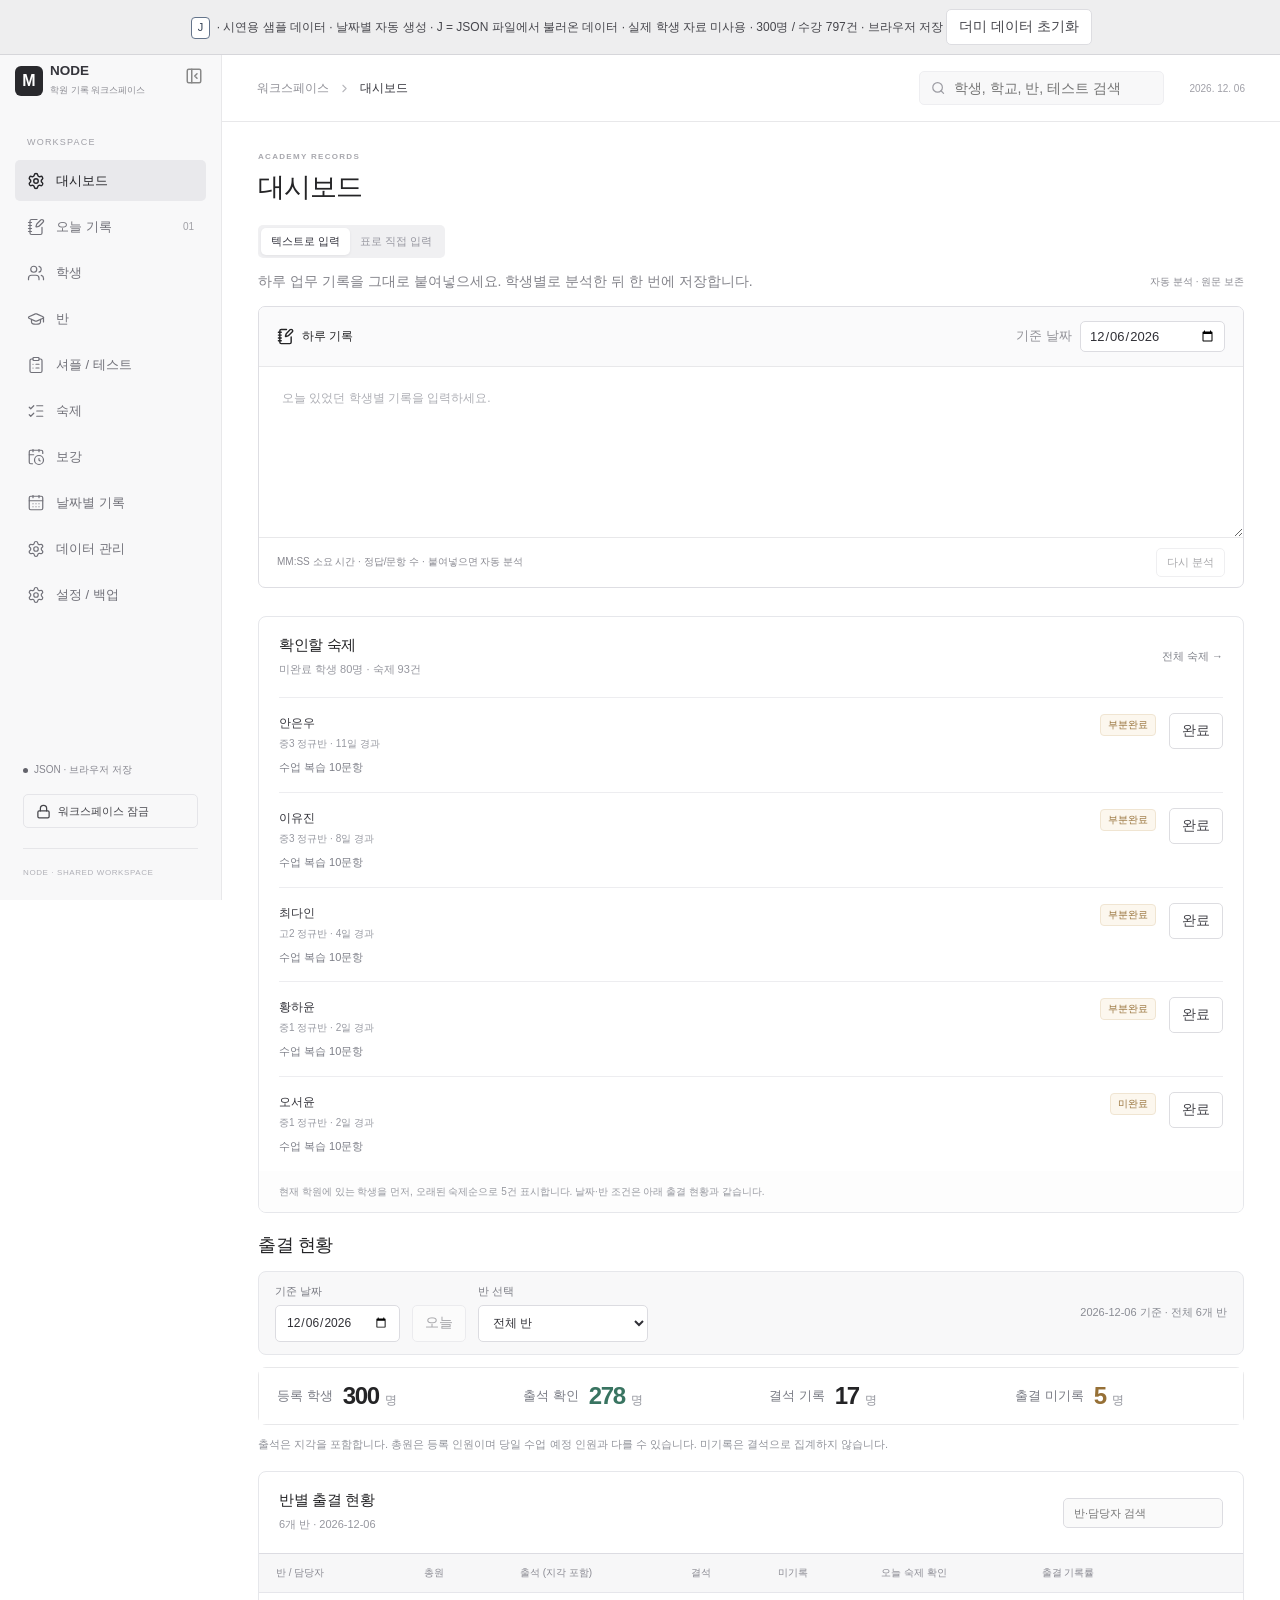
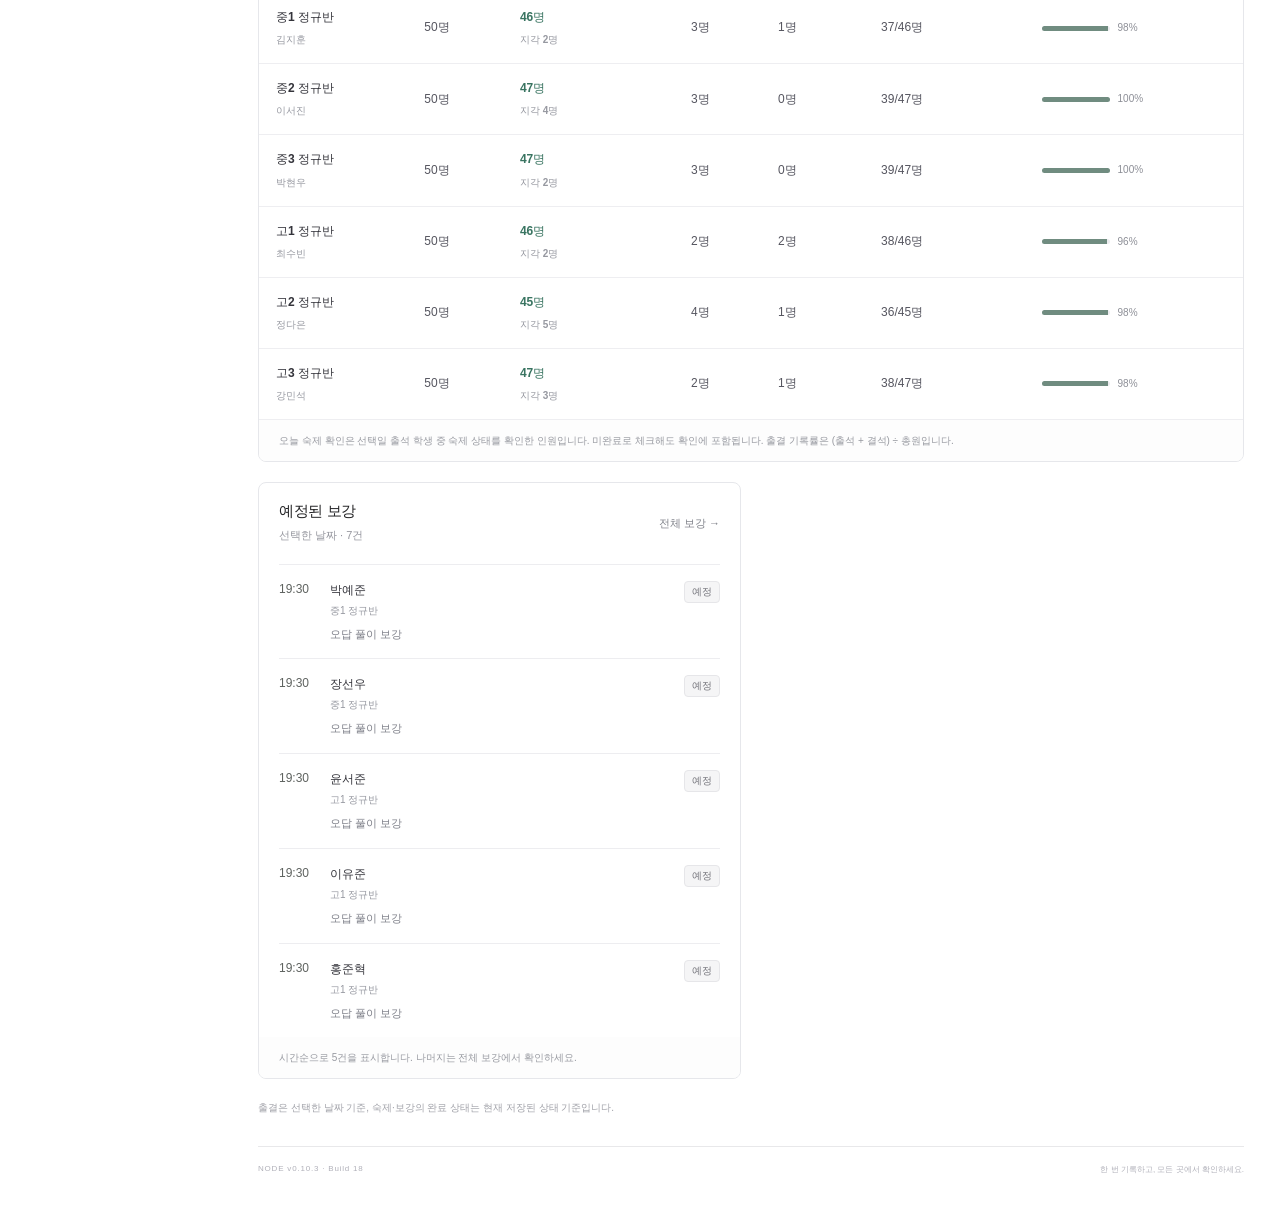
==== commit 7d9aaa17: "Count homework checks by attending student and surface overdue work" ====
--- a/index.html
+++ b/index.html
@@ -5,13 +5,13 @@
   <meta name="viewport" content="width=device-width, initial-scale=1">
   <meta http-equiv="Content-Security-Policy" content="default-src 'none'; script-src 'self'; style-src 'self' 'unsafe-inline'; img-src data: blob:; font-src data:; connect-src 'self'; worker-src 'none'; form-action 'none'; base-uri 'none'">
   <title>대시보드 · NODE</title>
-  <link rel="stylesheet" href="./css/style.css?v=2026-11-22-inline">
+  <link rel="stylesheet" href="./css/style.css?v=2026-11-22-homework">
 </head>
 <body data-start-route="dashboard">
   <!-- NODE: 실제 학생 자료 미사용. JSON 더미 데이터와 LocalStorage로 작동합니다. -->
   <div id="root"></div>
   <noscript>메뉴를 사용하려면 JavaScript를 켜주세요.</noscript>
-  <script src="./js/node-data.js?v=2026-11-22-inline" defer></script>
-  <script src="./js/app.js?v=2026-11-22-inline" defer></script>
+  <script src="./js/node-data.js?v=2026-11-22-homework" defer></script>
+  <script src="./js/app.js?v=2026-11-22-homework" defer></script>
 </body>
 </html>
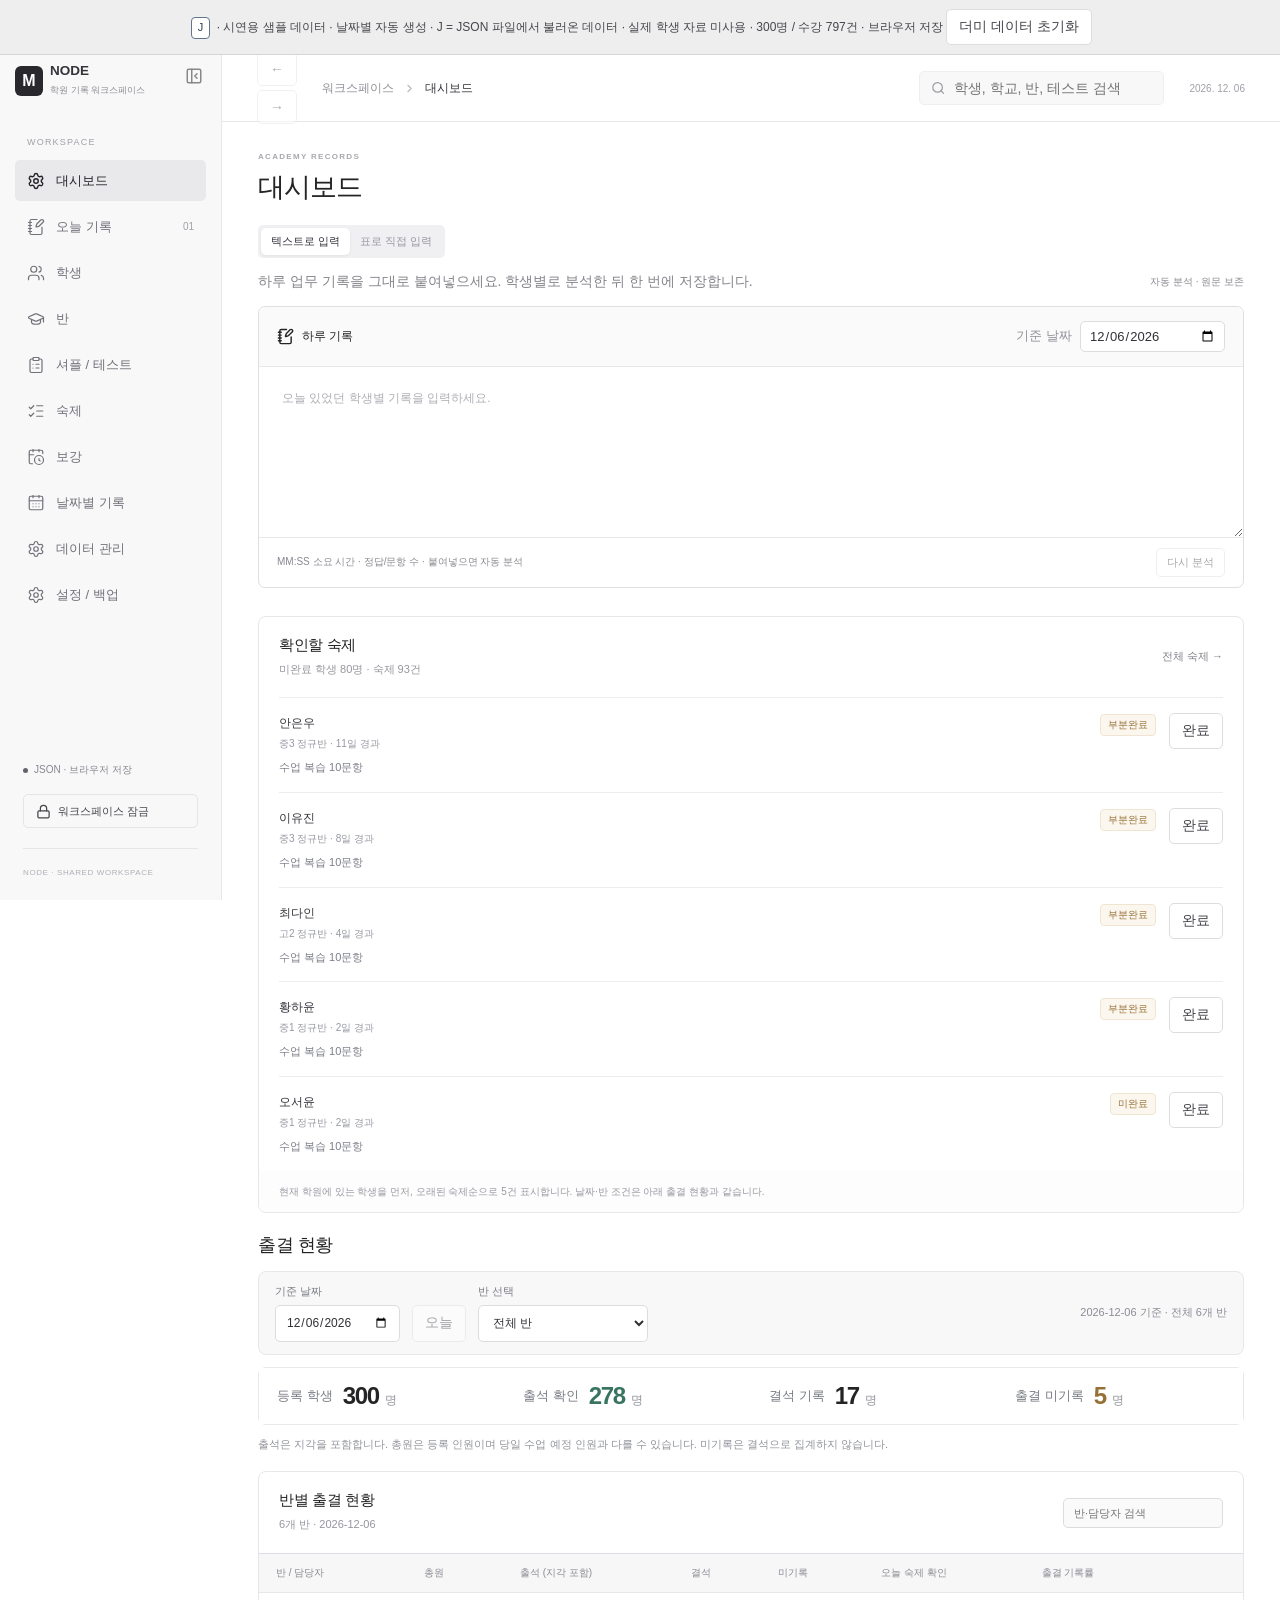
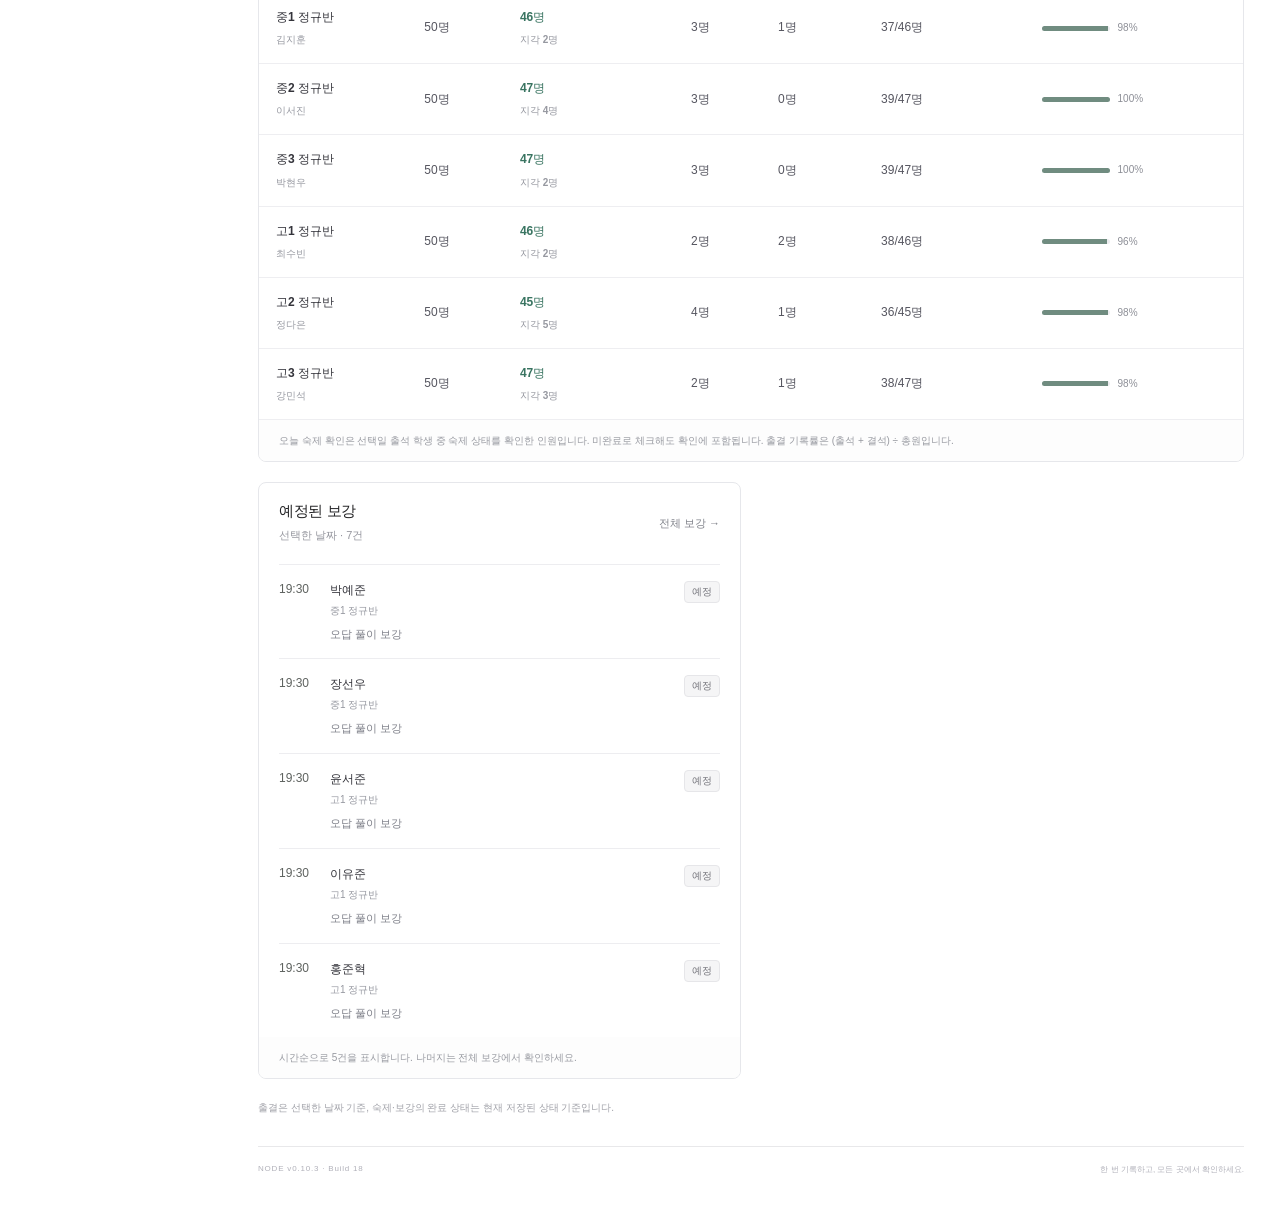
==== commit a1ea2c31: "Load site-wide navigation controls" ====
--- a/index.html
+++ b/index.html
@@ -5,13 +5,13 @@
   <meta name="viewport" content="width=device-width, initial-scale=1">
   <meta http-equiv="Content-Security-Policy" content="default-src 'none'; script-src 'self'; style-src 'self' 'unsafe-inline'; img-src data: blob:; font-src data:; connect-src 'self'; worker-src 'none'; form-action 'none'; base-uri 'none'">
   <title>대시보드 · NODE</title>
-  <link rel="stylesheet" href="./css/style.css?v=2026-11-22-homework">
+  <link rel="stylesheet" href="./css/style.css?v=2026-11-22-global-nav">
 </head>
 <body data-start-route="dashboard">
   <!-- NODE: 실제 학생 자료 미사용. JSON 더미 데이터와 LocalStorage로 작동합니다. -->
   <div id="root"></div>
   <noscript>메뉴를 사용하려면 JavaScript를 켜주세요.</noscript>
-  <script src="./js/node-data.js?v=2026-11-22-homework" defer></script>
-  <script src="./js/app.js?v=2026-11-22-homework" defer></script>
+  <script src="./js/node-data.js?v=2026-11-22-global-nav" defer></script>
+  <script src="./js/app.js?v=2026-11-22-global-nav" defer></script>
 </body>
 </html>
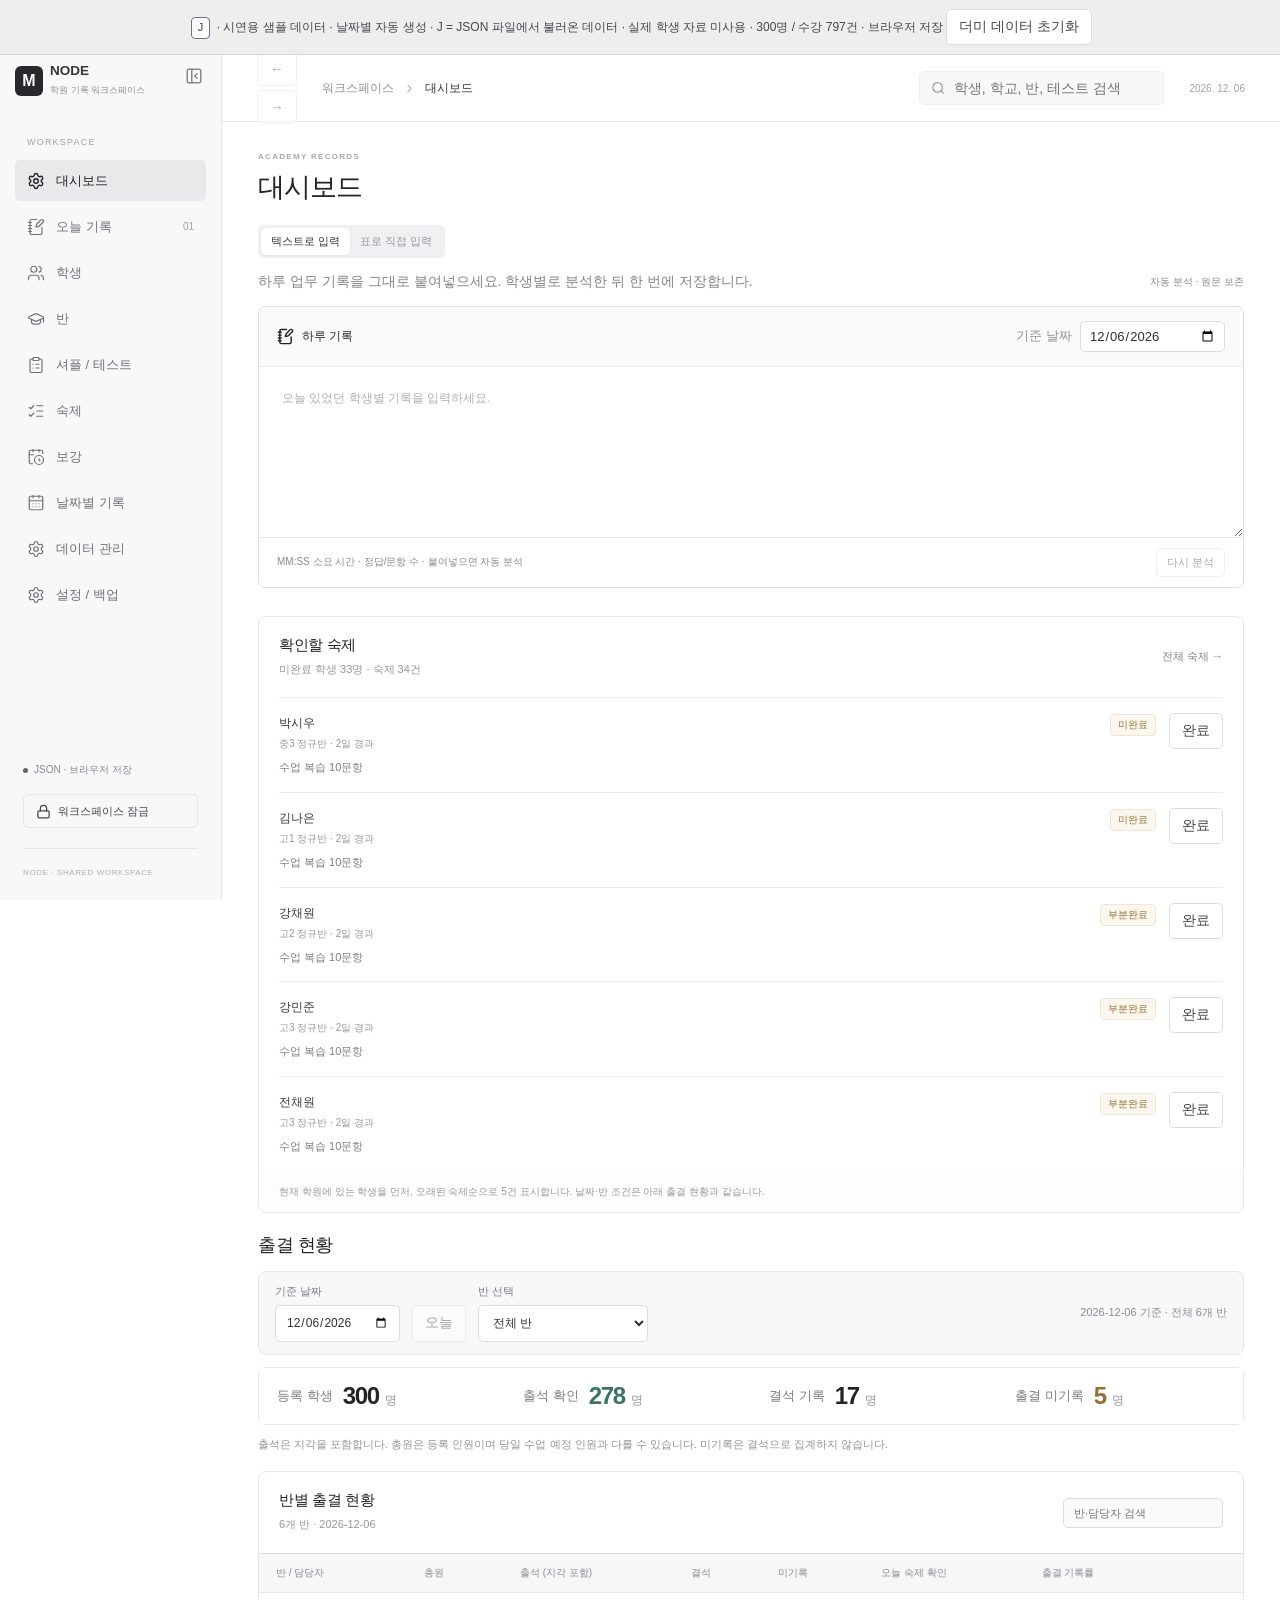
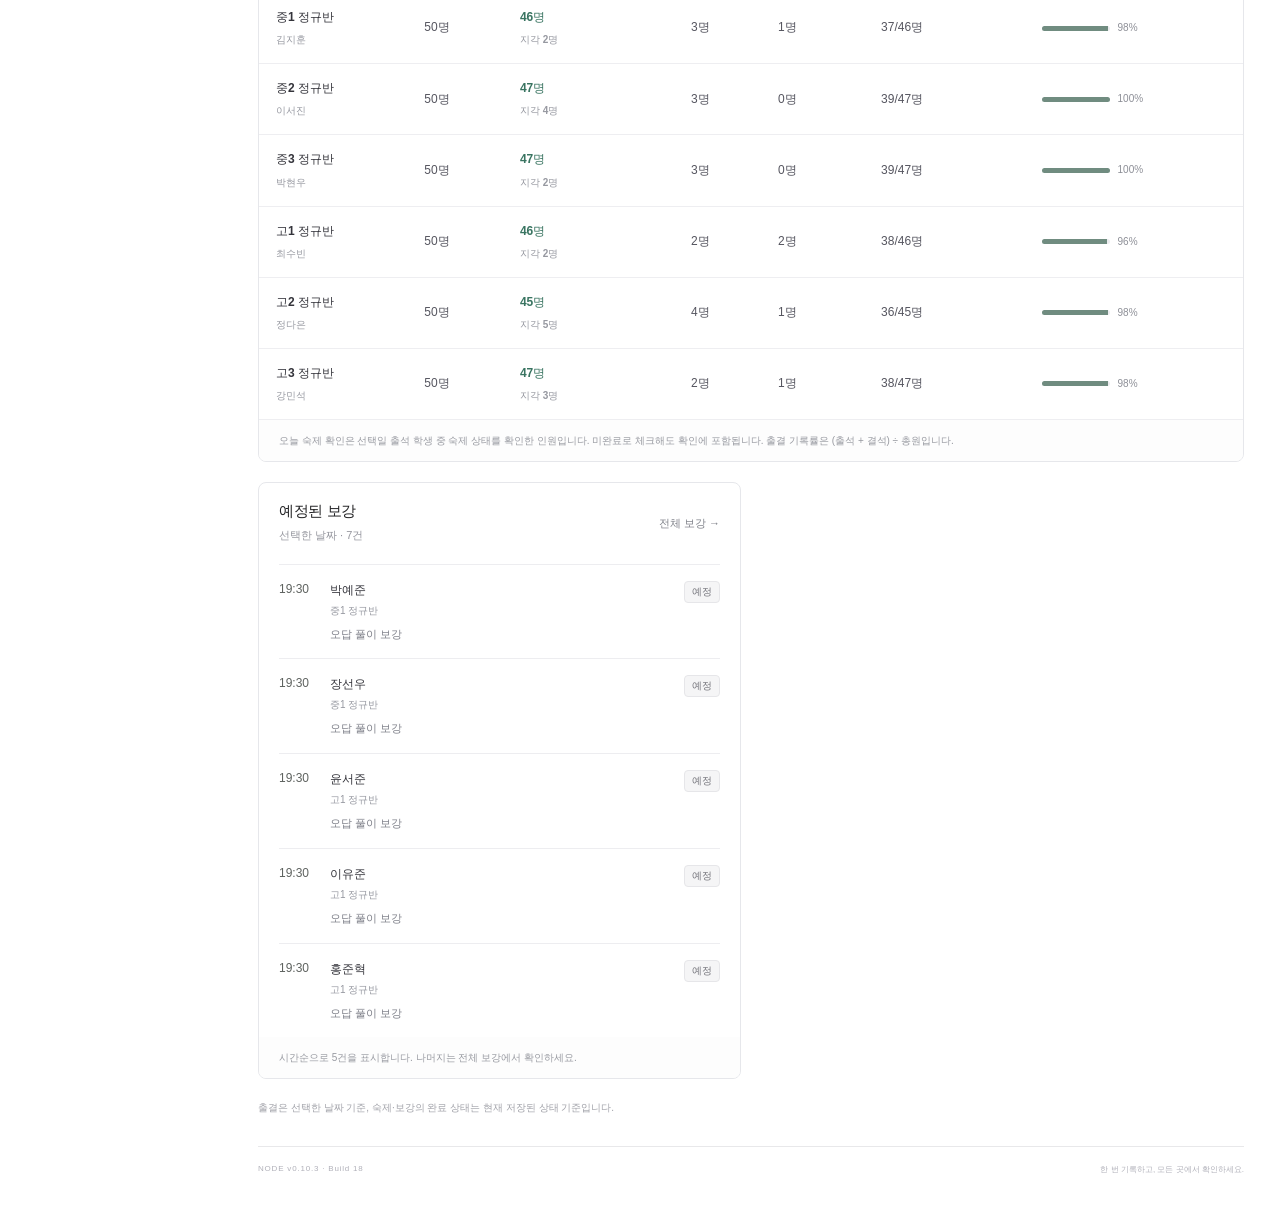
==== commit 86aaa72f: "Reduce historical sample homework and default to today's tasks" ====
--- a/index.html
+++ b/index.html
@@ -5,13 +5,13 @@
   <meta name="viewport" content="width=device-width, initial-scale=1">
   <meta http-equiv="Content-Security-Policy" content="default-src 'none'; script-src 'self'; style-src 'self' 'unsafe-inline'; img-src data: blob:; font-src data:; connect-src 'self'; worker-src 'none'; form-action 'none'; base-uri 'none'">
   <title>대시보드 · NODE</title>
-  <link rel="stylesheet" href="./css/style.css?v=2026-11-22-global-nav">
+  <link rel="stylesheet" href="./css/style.css?v=2026-11-22-homework-volume">
 </head>
 <body data-start-route="dashboard">
   <!-- NODE: 실제 학생 자료 미사용. JSON 더미 데이터와 LocalStorage로 작동합니다. -->
   <div id="root"></div>
   <noscript>메뉴를 사용하려면 JavaScript를 켜주세요.</noscript>
-  <script src="./js/node-data.js?v=2026-11-22-global-nav" defer></script>
-  <script src="./js/app.js?v=2026-11-22-global-nav" defer></script>
+  <script src="./js/node-data.js?v=2026-11-22-homework-volume" defer></script>
+  <script src="./js/app.js?v=2026-11-22-homework-volume" defer></script>
 </body>
 </html>
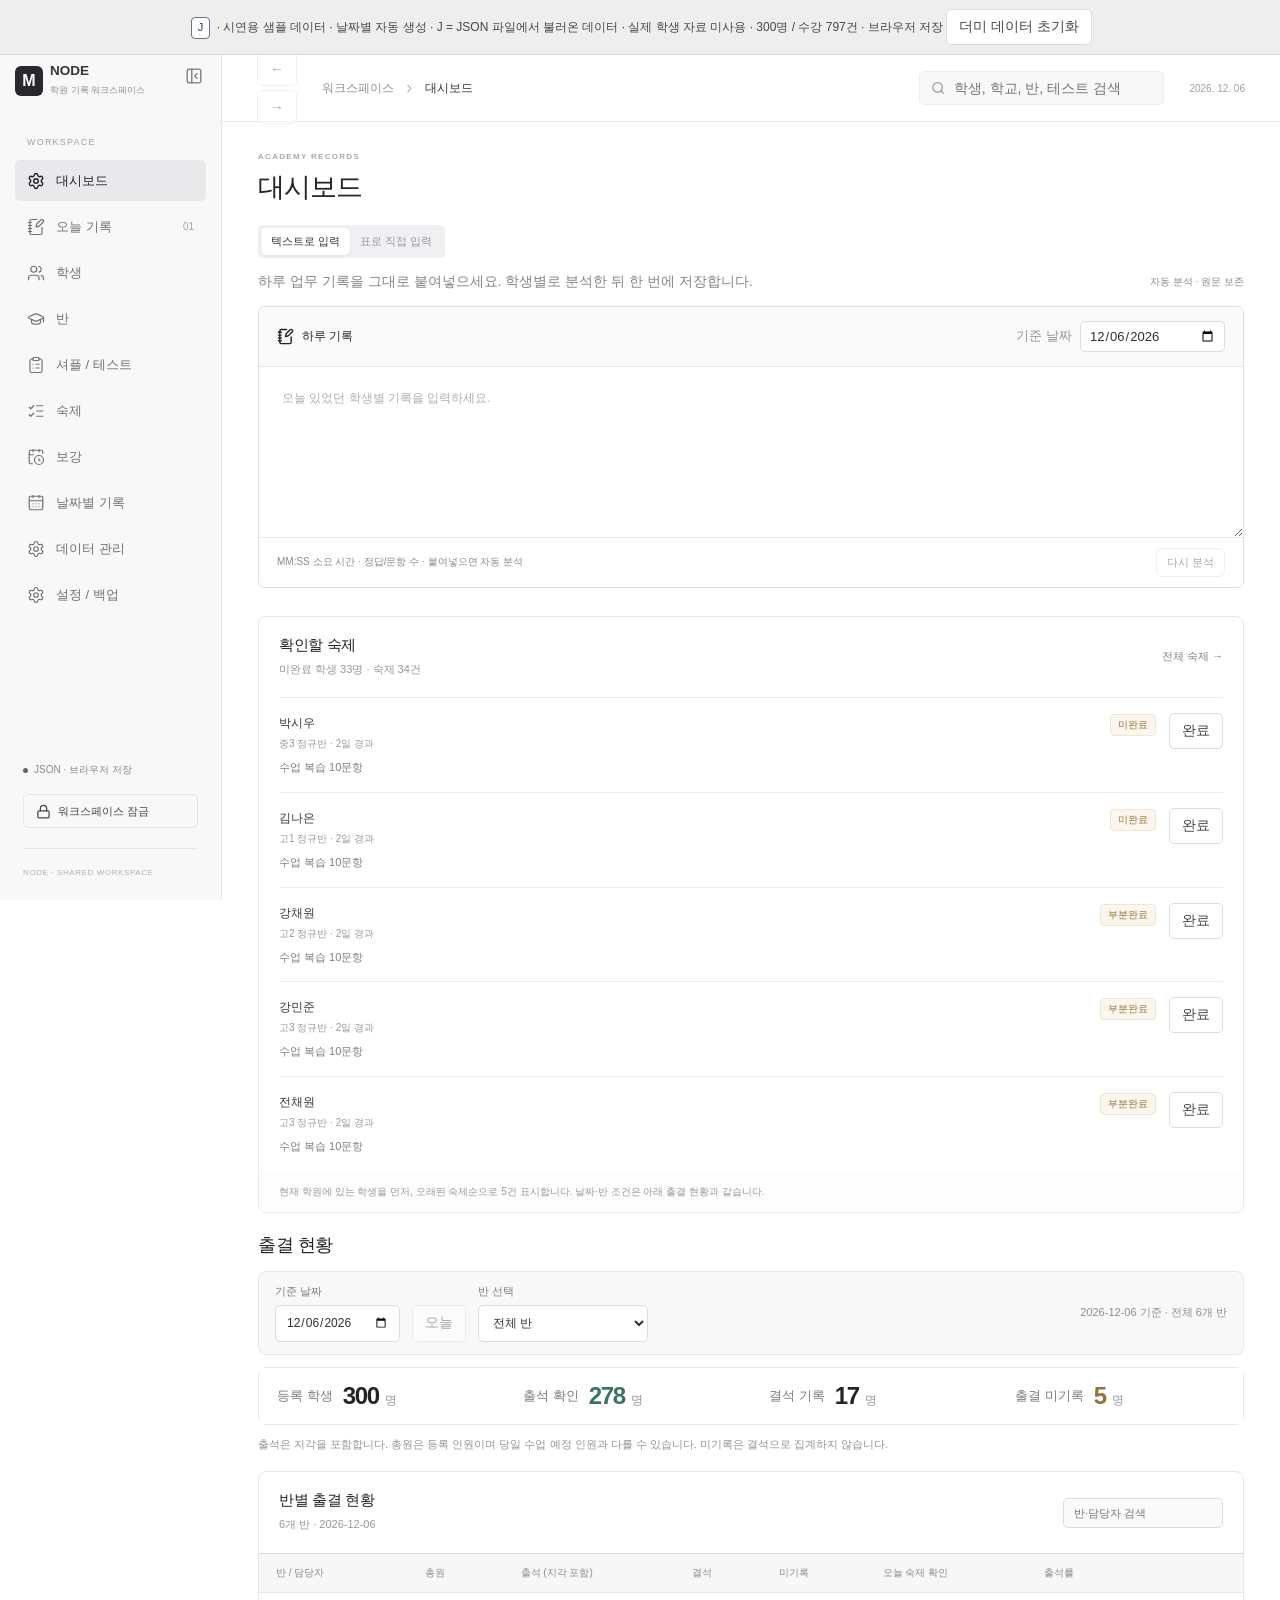
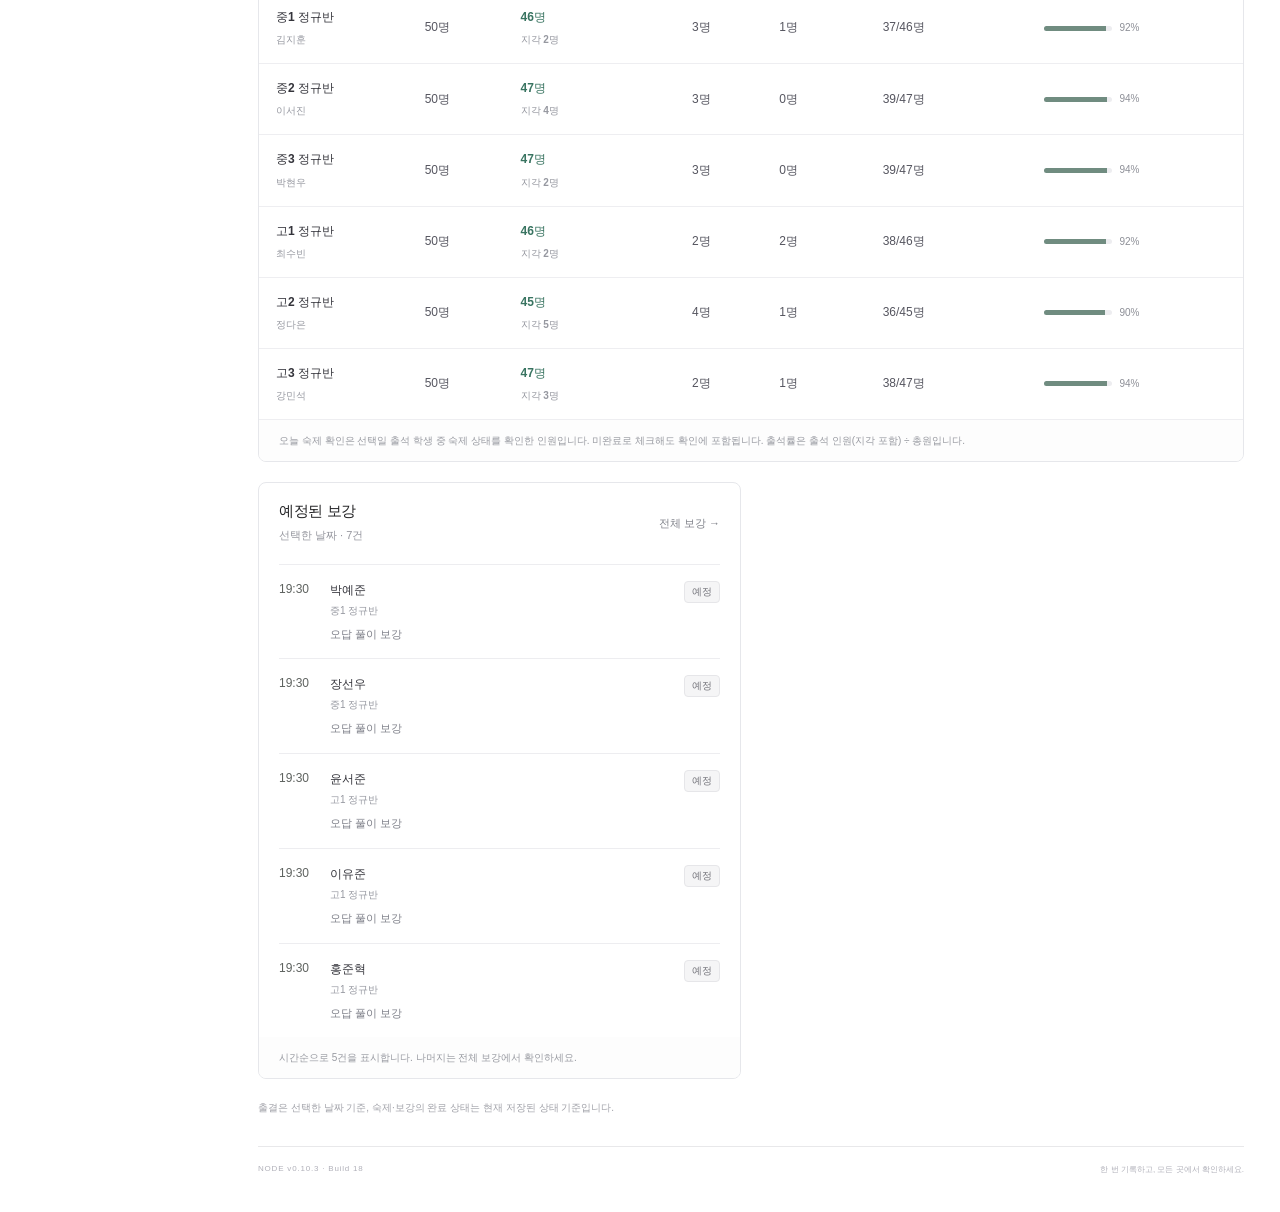
==== commit 3603f37b: "Refresh attendance rate display" ====
--- a/index.html
+++ b/index.html
@@ -5,13 +5,13 @@
   <meta name="viewport" content="width=device-width, initial-scale=1">
   <meta http-equiv="Content-Security-Policy" content="default-src 'none'; script-src 'self'; style-src 'self' 'unsafe-inline'; img-src data: blob:; font-src data:; connect-src 'self'; worker-src 'none'; form-action 'none'; base-uri 'none'">
   <title>대시보드 · NODE</title>
-  <link rel="stylesheet" href="./css/style.css?v=2026-11-22-homework-volume">
+  <link rel="stylesheet" href="./css/style.css?v=2026-11-22-attendance-rate">
 </head>
 <body data-start-route="dashboard">
   <!-- NODE: 실제 학생 자료 미사용. JSON 더미 데이터와 LocalStorage로 작동합니다. -->
   <div id="root"></div>
   <noscript>메뉴를 사용하려면 JavaScript를 켜주세요.</noscript>
-  <script src="./js/node-data.js?v=2026-11-22-homework-volume" defer></script>
-  <script src="./js/app.js?v=2026-11-22-homework-volume" defer></script>
+  <script src="./js/node-data.js?v=2026-11-22-attendance-rate" defer></script>
+  <script src="./js/app.js?v=2026-11-22-attendance-rate" defer></script>
 </body>
 </html>
